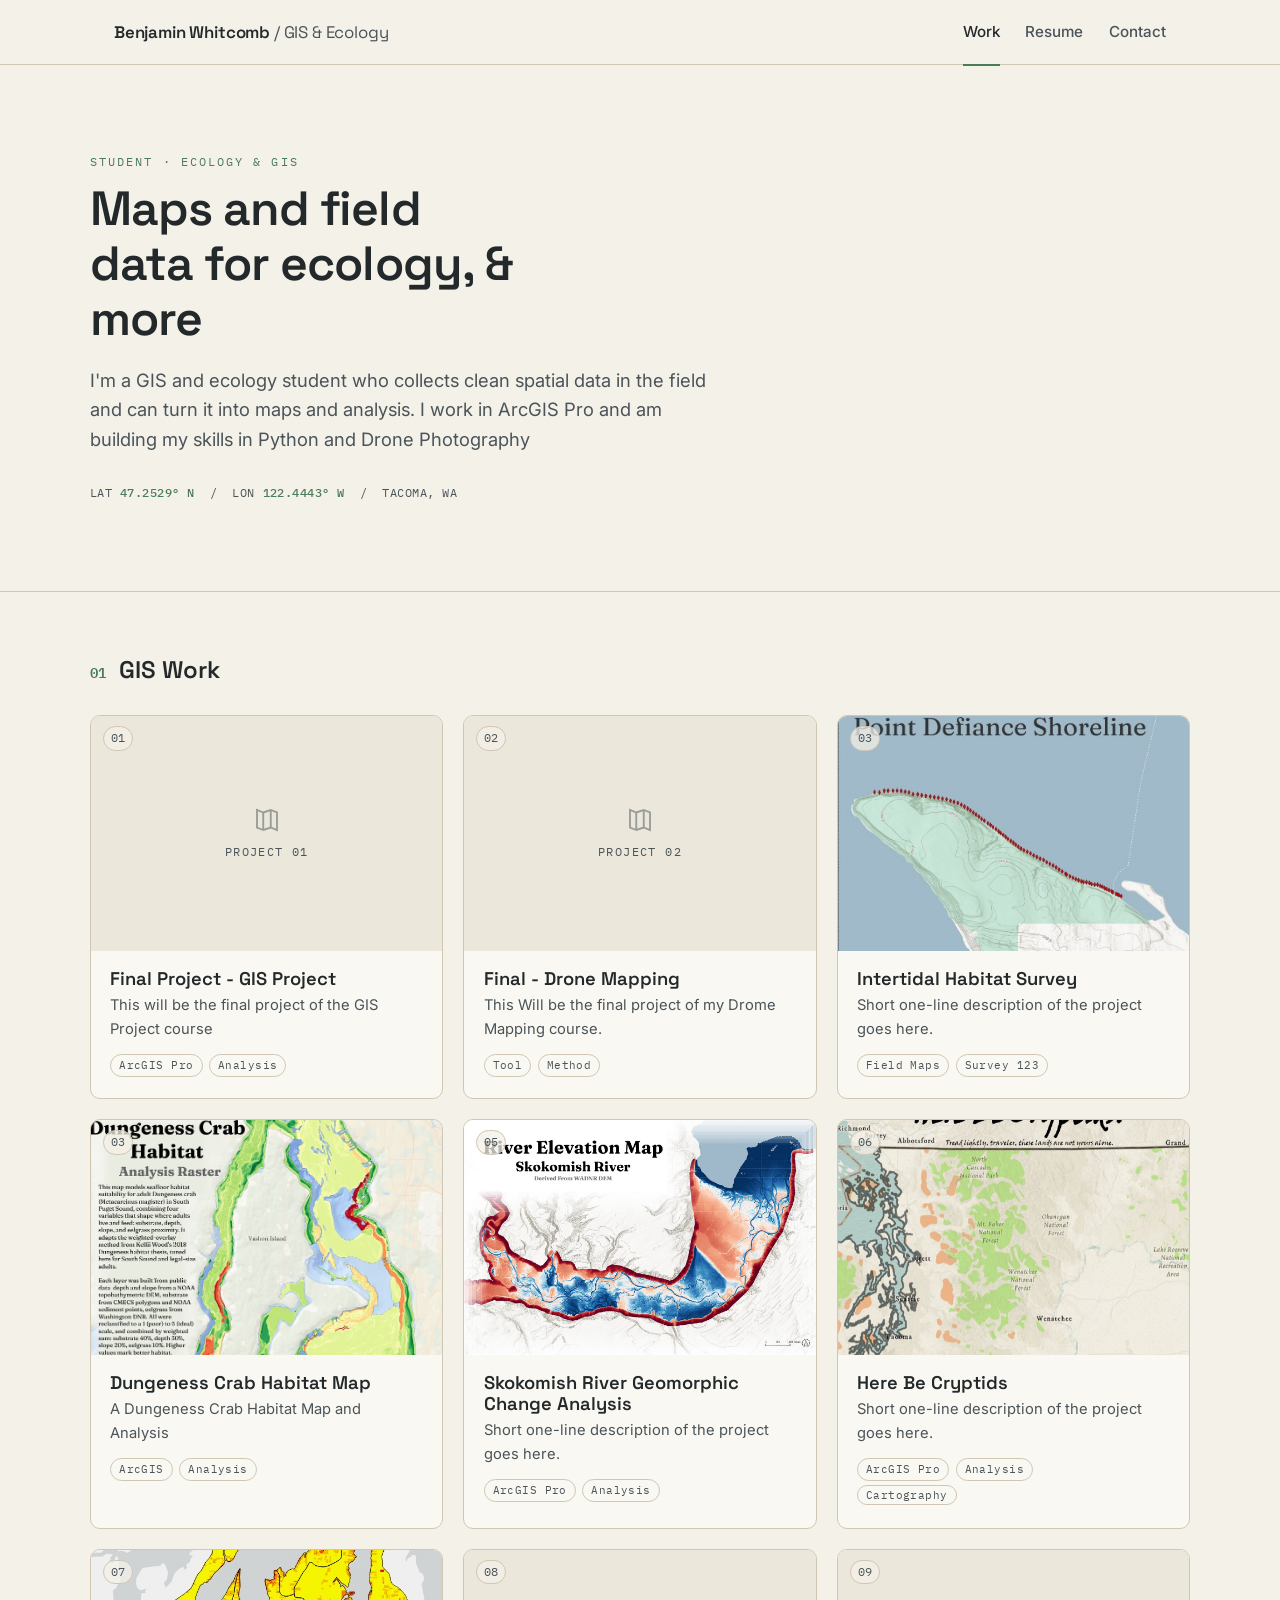
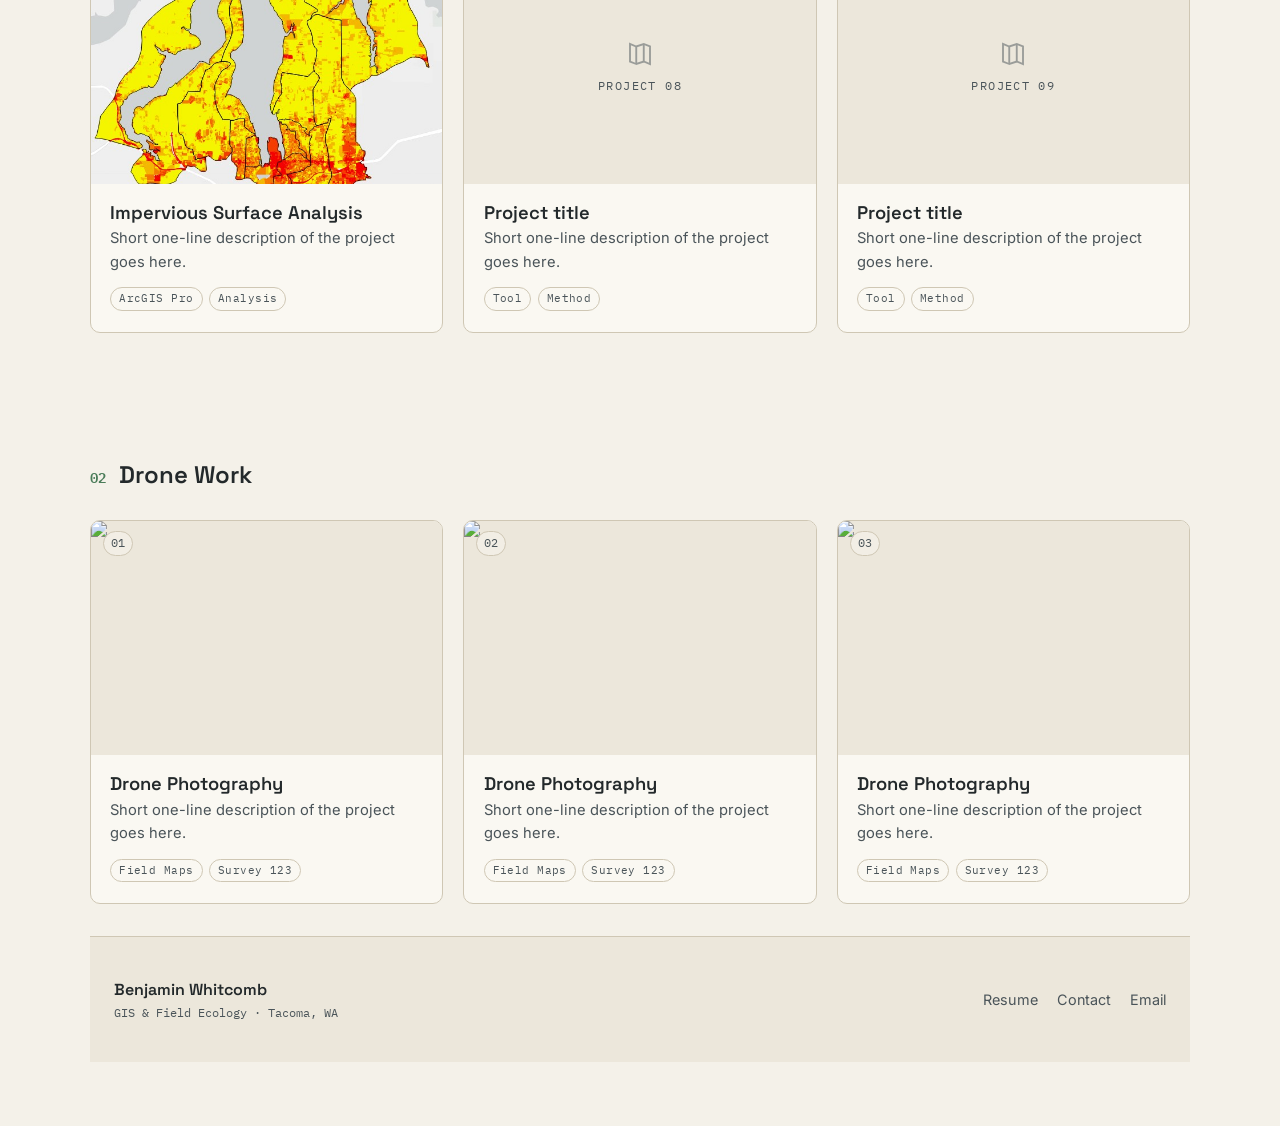
==== index.html @ 4a8bc5b0 "Update index.html" ====
<!DOCTYPE html>
<html lang="en">
<head>
  <meta charset="utf-8" />
  <meta name="viewport" content="width=device-width, initial-scale=1" />
  <title>Benjamin Whitcomb — GIS Portfolio</title>
  <meta name="description" content="GIS and field ecology portfolio of Benjamin Whitcomb — spatial analysis, cartography, and watershed fieldwork." />
  <link rel="apple-touch-icon" sizes="180x180" href="images/favicon/apple-touch-icon.png">
  <link rel="icon" type="image/png" sizes="32x32" href="images/favicon/favicon-32x32.png">
  <link rel="icon" type="image/png" sizes="16x16" href="images/favicon/favicon-16x16.png">
  <link rel="preconnect" href="https://fonts.googleapis.com">
  <link rel="preconnect" href="https://fonts.gstatic.com" crossorigin>
  <link href="https://fonts.googleapis.com/css2?family=Space+Grotesk:wght@400;500;600;700&family=Inter:wght@400;500;600&family=IBM+Plex+Mono:wght@400;500&display=swap" rel="stylesheet">
  <link rel="stylesheet" href="css/style.css" />
</head>
<body>

  <!-- Header -->
  <header class="site-header">
    <nav class="nav">
      <a href="index.html" class="brand">Benjamin Whitcomb <span>/ GIS &amp; Ecology</span></a>
      <div class="nav-links" id="nav-links">
        <a href="index.html" class="active">Work</a>
        <a href="resume.html">Resume</a>
        <a href="contacts.html">Contact</a>
      </div>
      <button class="menu-toggle" id="menu-toggle" aria-label="Menu">
        <svg viewBox="0 0 24 24" fill="none" stroke="currentColor" stroke-width="2" stroke-linecap="round"><path d="M4 6h16M4 12h16M4 18h16"/></svg>
      </button>
    </nav>
  </header>

  <!-- Hero -->
  <section class="hero">
    </svg>
    <div class="container hero-inner">
      <p class="eyebrow">Student &middot; Ecology & GIS</p>
      <h1>Maps and field data for ecology, &amp; more</h1>
      <p class="lede">I'm a GIS and ecology student who collects clean spatial data in the field and can turn it into maps and analysis. I work in ArcGIS Pro and am building my skills in Python and Drone Photography</p>
      <p class="coords">LAT <b>47.2529&deg; N</b> &nbsp;/&nbsp; LON <b>122.4443&deg; W</b> &nbsp;/&nbsp; TACOMA, WA</p>
    </div>
  </section>

  <!-- Projects -->
  <main class="container section">
    <div class="section-head">
      <h2><span class="idx">01</span> GIS Work</h2>
    </div>

    <div class="tiles">

      <article class="tile">
        <a class="tile-link" href="#">
          <span class="tile-thumb">
            <span class="num">01</span>
            <span class="ph">
              <svg viewBox="0 0 24 24" fill="none" stroke="currentColor" stroke-width="1.5"><path d="M9 20l-5-2V4l5 2 6-2 5 2v14l-5-2-6 2z"/><path d="M9 6v14M15 4v14"/></svg>
              PROJECT 01
            </span>
          </span>
          <span class="tile-body">
            <h3>Final Project - GIS Project</h3>
            <p>This will be the final project of the GIS Project course</p>
            <span class="tile-tags"><span class="tag">ArcGIS Pro</span><span class="tag">Analysis</span></span>
          </span>
        </a>
      </article>

      <article class="tile">
        <a class="tile-link" href="#">
          <span class="tile-thumb">
            <span class="num">02</span>
            <span class="ph">
              <svg viewBox="0 0 24 24" fill="none" stroke="currentColor" stroke-width="1.5"><path d="M9 20l-5-2V4l5 2 6-2 5 2v14l-5-2-6 2z"/><path d="M9 6v14M15 4v14"/></svg>
              PROJECT 02
            </span>
          </span>
          <span class="tile-body">
            <h3>Final - Drone Mapping</h3>
            <p>This Will be the final project of my Drome Mapping course.</p>
            <span class="tile-tags"><span class="tag">Tool</span><span class="tag">Method</span></span>
          </span>
        </a>
      </article>

      <article class="tile">
        <a class="tile-link" href="images/favicon/MarineSurveyFinal.pdf" target="_blank" rel="noopener">
          <span class="tile-thumb">
            <span class="num">03</span>
            <img src="images/thumbnail_intertidalsurvey.jpg" alt="Intertidal Habitat Survey"
            </span>
          </span>
          <span class="tile-body">
            <h3>Intertidal Habitat Survey</h3>
            <p>Short one-line description of the project goes here.</p>
            <span class="tile-tags"><span class="tag">Field Maps</span><span class="tag">Survey 123</span>
          </span>
        </a>
      </article>

      <article class="tile">
        <a class="tile-link" href="images/Dungeness_Crab_Habitat_Portfolio.pdf" target="_blank" rel="noopener">
          <span class="tile-thumb">
            <span class="num">03</span>
            <img src="images/thumbnail_dungenesscrab.jpg" alt="Intertidal Habitat Survey"
            </span>
          </span>
          <span class="tile-body">
            <h3>Dungeness Crab Habitat Map</h3>
            <p>A Dungeness Crab Habitat Map and Analysis</p>
            <span class="tile-tags"><span class="tag">ArcGIS</span><span class="tag">Analysis</span></span>
          </span>
        </a>
      </article>

      <article class="tile">
        <a class="tile-link" href="images/Skokomish_Geomorphic_Change_Analysis_Compressed.pdf" target="_blank rel="noopener">
          <span class="tile-thumb">
            <span class="num">05</span>
              <img src="images/thumbnail_skokomish.jpg" alt="Skokomish River Analysis"
            </span>
          </span>
          <span class="tile-body">
            <h3>Skokomish River Geomorphic Change Analysis</h3>
            <p>Short one-line description of the project goes here.</p>
            <span class="tile-tags"><span class="tag">ArcGIS Pro</span><span class="tag">Analysis</span></span>
          </span>
        </a>
      </article>

      <article class="tile">
        <a class="tile-link" href="images/Cryptids_GIS_Project.pdf" target="_blank rel="noopener">
          <span class="tile-thumb">
            <span class="num">06</span>
              <img src="images/thumbnail_herebecryptids.jpg" alt="Here Be Cryptids!"
            </span>
          </span>
          <span class="tile-body">
            <h3>Here Be Cryptids</h3>
            <p>Short one-line description of the project goes here.</p>
            <span class="tile-tags"><span class="tag">ArcGIS Pro</span><span class="tag">Analysis</span></span><span class="tag">Cartography</span></span>
          </span>
        </a>
      </article>

      <article class="tile">
        <a class="tile-link" href="images/ImperviousSurface_Project.pdf" target="_blank" rel="noopener">
          <span class="tile-thumb">
          <span class="num">07</span>
              <img src="images/thumbnail_impervioussurface.jpg" alt="Impervious Surface">
            </span>
          </span>
          <span class="tile-body">
            <h3>Impervious Surface Analysis</h3>
            <p>Short one-line description of the project goes here.</p>
            <span class="tile-tags"><span class="tag">ArcGIS Pro</span><span class="tag">Analysis</span></span>

         </a>
      </article>
              
      <article class="tile">
        <a class="tile-link" href="#">
          <span class="tile-thumb">
            <span class="num">08</span>
            <span class="ph">
              <svg viewBox="0 0 24 24" fill="none" stroke="currentColor" stroke-width="1.5"><path d="M9 20l-5-2V4l5 2 6-2 5 2v14l-5-2-6 2z"/><path d="M9 6v14M15 4v14"/></svg>
              PROJECT 08
            </span>
          </span>
          <span class="tile-body">
            <h3>Project title</h3>
            <p>Short one-line description of the project goes here.</p>
            <span class="tile-tags"><span class="tag">Tool</span><span class="tag">Method</span></span>
          </span>
        </a>
      </article>

      <article class="tile">
        <a class="tile-link" href="#">
          <span class="tile-thumb">
            <span class="num">09</span>
            <span class="ph">
              <svg viewBox="0 0 24 24" fill="none" stroke="currentColor" stroke-width="1.5"><path d="M9 20l-5-2V4l5 2 6-2 5 2v14l-5-2-6 2z"/><path d="M9 6v14M15 4v14"/></svg>
              PROJECT 09
            </span>
          </span>
          <span class="tile-body">
            <h3>Project title</h3>
            <p>Short one-line description of the project goes here.</p>
            <span class="tile-tags"><span class="tag">Tool</span><span class="tag">Method</span></span>
          </span>
        </a>
      </article>
      
    </div>
  </main>
  
 <main class="container section">
    <div class="section-head">
      <h2><span class="idx">02</span> Drone Work</h2>
    </div>

    <div class="tiles">

      
      <article class="tile">
        <a class="tile-link" href="images/thumbnail_placeholder.jpg" target="_blank" rel="noopener">
          <span class="tile-thumb">
            <span class="num">01</span>
            <img src=" " alt=" "
            </span>
          </span>
          <span class="tile-body">
            <h3>Drone Photography</h3>
            <p>Short one-line description of the project goes here.</p>
            <span class="tile-tags"><span class="tag">Field Maps</span><span class="tag">Survey 123</span>
          </span>
        </a>
      </article>
      
      <article class="tile">
        <a class="tile-link" href="images/thumbnail_placeholder.jpg" target="_blank" rel="noopener">
          <span class="tile-thumb">
            <span class="num">02</span>
            <img src="  " alt="  "
            </span>
          </span>
          <span class="tile-body">
            <h3>Drone Photography</h3>
            <p>Short one-line description of the project goes here.</p>
            <span class="tile-tags"><span class="tag">Field Maps</span><span class="tag">Survey 123</span>
          </span>
        </a>
      </article>

      <article class="tile">
        <a class="tile-link" href="images/thumbnail_placeholder.jpg" target="_blank" rel="noopener">
          <span class="tile-thumb">
            <span class="num">03</span>
            <img src="  " alt="  "
            </span>
          </span>
          <span class="tile-body">
            <h3>Drone Photography</h3>
            <p>Short one-line description of the project goes here.</p>
            <span class="tile-tags"><span class="tag">Field Maps</span><span class="tag">Survey 123</span>
          </span>
        </a>
      </article>

    </div>

   

    
  
  <!-- Footer -->
  <footer class="site-footer">
    <div class="container footer-inner">
      <div>
        <div class="name">Benjamin Whitcomb</div>
        <div class="footer-meta">GIS &amp; Field Ecology &middot; Tacoma, WA</div>
      </div>
      <div class="footer-links">
        <a href="resume.html">Resume</a>
        <a href="contacts.html">Contact</a>
        <a href="mailto:benjmwhitcomb@gmail.com">Email</a>
      </div>
    </div>
  </footer>

  <script src="js/site.js"></script>
</body>
</html>
---- css/style.css ----
/* ============================================================
   Benjamin Whitcomb — GIS Portfolio
   ============================================================ */

:root {
  --paper:        #f4f1e9;   /* bone / map paper       */
  --paper-2:      #ece7db;   /* slightly deeper panel  */
  --ink:          #23292b;   /* near-black slate ink   */
  --ink-soft:     #4a5459;   /* secondary text         */
  --line:         #cfc7b4;   /* hairline / contour     */
  --accent:       #4a7c59;   /* moss green             */
  --accent-2:     #b5651d;   /* topo burnt orange      */
  --card:         #faf8f2;
  --shadow:       0 1px 2px rgba(35,41,43,.06), 0 8px 24px rgba(35,41,43,.06);
  --radius:       10px;
  --maxw:         1100px;

  --font-display: "Space Grotesk", "Segoe UI", system-ui, sans-serif;
  --font-body:    "Inter", "Segoe UI", system-ui, -apple-system, sans-serif;
  --font-mono:    "IBM Plex Mono", ui-monospace, "SF Mono", Menlo, monospace;
}

body.dark {
  --paper:    #1a1f21;
  --paper-2:  #22292b;
  --ink:      #eae6da;
  --ink-soft: #a7b0ad;
  --line:     #363f42;
  --accent:   #7bb389;
  --accent-2: #d99154;
  --card:     #22292b;
  --shadow:   0 1px 2px rgba(0,0,0,.3), 0 10px 30px rgba(0,0,0,.35);
}

/* ---------- reset ---------- */
*, *::before, *::after { box-sizing: border-box; }
html { scroll-behavior: smooth; }
body {
  margin: 0;
  font-family: var(--font-body);
  background: var(--paper);
  color: var(--ink);
  line-height: 1.6;
  -webkit-font-smoothing: antialiased;
  transition: background .3s ease, color .3s ease;
}
a { color: var(--accent); text-decoration: none; }
a:hover { text-decoration: underline; }
img { max-width: 100%; display: block; }
h1, h2, h3 { font-family: var(--font-display); font-weight: 600; line-height: 1.15; margin: 0 0 .4em; }
h1 { font-size: clamp(2rem, 5vw, 3rem); letter-spacing: -.02em; }
h2 { font-size: 1.5rem; }
h3 { font-size: 1.15rem; }
p  { margin: 0 0 1rem; }

.container { max-width: var(--maxw); margin: 0 auto; padding: 0 1.5rem; }

/* eyebrow / coordinate-style label */
.eyebrow {
  font-family: var(--font-mono);
  font-size: .72rem;
  letter-spacing: .18em;
  text-transform: uppercase;
  color: var(--accent);
  margin: 0 0 .6rem;
}

/* ---------- header / nav ---------- */
.site-header {
  position: sticky; top: 0; z-index: 50;
  background: color-mix(in srgb, var(--paper) 88%, transparent);
  backdrop-filter: blur(8px);
  border-bottom: 1px solid var(--line);
}
.nav {
  display: flex; align-items: center; justify-content: space-between;
  height: 64px; max-width: var(--maxw); margin: 0 auto; padding: 0 1.5rem;
}
.brand {
  font-family: var(--font-display);
  font-weight: 600; font-size: 1.05rem; color: var(--ink);
  letter-spacing: -.01em;
}
.brand:hover { text-decoration: none; }
.brand span { color: var(--ink-soft); font-weight: 400; }
.nav-links { display: flex; align-items: center; gap: 1.6rem; }
.nav-links a {
  font-size: .95rem; color: var(--ink-soft); font-weight: 500;
}
.nav-links a:hover, .nav-links a.active { color: var(--ink); text-decoration: none; }
.nav-links a.active { position: relative; }
.nav-links a.active::after {
  content: ""; position: absolute; left: 0; right: 0; bottom: -22px;
  height: 2px; background: var(--accent);
}

/* mobile menu toggle */
.menu-toggle { display: none; background: none; border: 0; cursor: pointer; color: var(--ink); }
.menu-toggle svg { width: 26px; height: 26px; }

/* ---------- hero ---------- */
.hero { position: relative; overflow: hidden; border-bottom: 1px solid var(--line); }
.hero-inner { position: relative; padding: 5.5rem 0 4.5rem; }
.hero h1 { max-width: 14ch; }
.hero .lede { font-size: 1.15rem; color: var(--ink-soft); max-width: 52ch; }
.hero .coords {
  font-family: var(--font-mono); font-size: .78rem; color: var(--ink-soft);
  margin-top: 1.8rem; letter-spacing: .04em;
}
.hero .coords b { color: var(--accent); font-weight: 500; }

/* ---------- section heading ---------- */
.section { padding: 4rem 0; }
.section-head { margin-bottom: 2rem; }
.section-head h2 { display: flex; align-items: baseline; gap: .8rem; }
.section-head h2 .idx { font-family: var(--font-mono); font-size: .9rem; color: var(--accent); }

/* ---------- project tiles ---------- */
.tiles {
  display: grid; gap: 1.25rem;
  grid-template-columns: repeat(auto-fill, minmax(280px, 1fr));
}
.tile {
  display: flex; flex-direction: column;
  background: var(--card); border: 1px solid var(--line);
  border-radius: var(--radius); overflow: hidden;
  transition: transform .18s ease, box-shadow .18s ease, border-color .18s;
}
.tile:hover { transform: translateY(-4px); box-shadow: var(--shadow); border-color: var(--accent); }
.tile a.tile-link { color: inherit; text-decoration: none; display: flex; flex-direction: column; height: 100%; }
.tile-thumb {
  aspect-ratio: 3 / 2; background: var(--paper-2);
  display: flex; align-items: center; justify-content: center;
  color: var(--ink-soft); position: relative; overflow: hidden;
}
.tile-thumb img { width: 100%; height: 100%; object-fit: cover; }
.tile-thumb .ph {
  display: flex; flex-direction: column; align-items: center; gap: .5rem;
  font-family: var(--font-mono); font-size: .72rem; letter-spacing: .12em;
}
.tile-thumb .ph svg { width: 30px; height: 30px; opacity: .5; }
.tile-thumb .num {
  position: absolute; top: 10px; left: 12px;
  font-family: var(--font-mono); font-size: .72rem; color: var(--ink-soft);
  background: color-mix(in srgb, var(--paper) 75%, transparent);
  padding: 2px 7px; border-radius: 20px; border: 1px solid var(--line);
}
.tile-body { padding: 1.1rem 1.2rem 1.3rem; flex: 1; }
.tile-body h3 { margin-bottom: .3rem; }
.tile-body p { margin: 0; color: var(--ink-soft); font-size: .92rem; }
.tile-tags { margin-top: .8rem; display: flex; flex-wrap: wrap; gap: .4rem; }
.tag {
  font-family: var(--font-mono); font-size: .68rem; letter-spacing: .04em;
  color: var(--ink-soft); border: 1px solid var(--line);
  padding: 2px 8px; border-radius: 20px;
}

/* ---------- resume ---------- */
.resume { max-width: 820px; }
.resume-head { border-bottom: 2px solid var(--ink); padding-bottom: 1.2rem; margin-bottom: 2rem; }
.resume-head .contact-line {
  font-family: var(--font-mono); font-size: .82rem; color: var(--ink-soft);
  display: flex; flex-wrap: wrap; gap: .4rem 1.2rem; margin-top: .6rem;
}
.resume-block { margin-bottom: 2.4rem; }
.resume-block > h2 {
  font-size: .95rem; letter-spacing: .16em; text-transform: uppercase;
  color: var(--accent); border-bottom: 1px solid var(--line);
  padding-bottom: .5rem; margin-bottom: 1.2rem;
}
.entry { margin-bottom: 1.4rem; }
.entry:last-child { margin-bottom: 0; }
.entry-top {
  display: flex; justify-content: space-between; align-items: baseline;
  gap: 1rem; flex-wrap: wrap;
}
.entry-top .role { font-family: var(--font-display); font-weight: 600; }
.entry-top .role small { font-weight: 400; color: var(--ink-soft); font-family: var(--font-body); }
.entry-top .meta {
  font-family: var(--font-mono); font-size: .78rem; color: var(--ink-soft);
  text-align: right; white-space: nowrap;
}
.entry ul { margin: .6rem 0 0; padding-left: 1.1rem; }
.entry ul li { margin-bottom: .3rem; color: var(--ink-soft); }
.skills-grid { display: grid; grid-template-columns: max-content 1fr; gap: .6rem 1.2rem; }
.skills-grid dt { font-family: var(--font-mono); font-size: .8rem; color: var(--accent); }
.skills-grid dd { margin: 0; }

/* buttons */
.btn {
  display: inline-flex; align-items: center; gap: .55rem;
  font-family: var(--font-display); font-weight: 500; font-size: .95rem;
  padding: .7rem 1.4rem; border-radius: 8px;
  background: var(--accent); color: #fff; border: 1px solid var(--accent);
  cursor: pointer; transition: background .2s, transform .15s;
}
.btn:hover { text-decoration: none; transform: translateY(-2px); filter: brightness(1.05); }
.btn svg { width: 17px; height: 17px; }
.btn-row { margin-top: 2.5rem; }

/* ---------- contact ---------- */
.contact-grid {
  display: grid; gap: 1.25rem;
  grid-template-columns: repeat(auto-fit, minmax(300px, 1fr));
  margin-top: 2rem;
}
.contact-card {
  background: var(--card); border: 1px solid var(--line);
  border-radius: var(--radius); padding: 1.6rem;
  display: flex; flex-direction: column; gap: .5rem;
}
.contact-card .ico {
  width: 42px; height: 42px; border-radius: 10px;
  background: color-mix(in srgb, var(--accent) 15%, transparent);
  color: var(--accent); display: flex; align-items: center; justify-content: center;
  margin-bottom: .3rem;
}
.contact-card .ico svg { width: 21px; height: 21px; }
.contact-card h3 {
  font-size: .82rem; letter-spacing: .14em; text-transform: uppercase;
  color: var(--ink-soft); margin: 0;
}
.contact-card a, .contact-card span { color: var(--ink); word-break: break-word; }
.contact-card a:hover { color: var(--accent); }
.contact-card .sub { font-size: .82rem; color: var(--ink-soft); }

/* ---------- footer ---------- */
.site-footer {
  border-top: 1px solid var(--line); margin-top: 2rem;
  padding: 2.5rem 0; background: var(--paper-2);
}
.footer-inner {
  display: flex; justify-content: space-between; align-items: center;
  flex-wrap: wrap; gap: 1rem;
}
.footer-inner .name { font-family: var(--font-display); font-weight: 600; }
.footer-meta { font-family: var(--font-mono); font-size: .76rem; color: var(--ink-soft); }
.footer-links { display: flex; gap: 1.2rem; }
.footer-links a { color: var(--ink-soft); font-size: .9rem; }
.footer-links a:hover { color: var(--accent); text-decoration: none; }

/* ---------- responsive ---------- */
@media (max-width: 680px) {
  .menu-toggle { display: inline-flex; }
  .nav-links {
    position: absolute; top: 64px; left: 0; right: 0;
    flex-direction: column; align-items: flex-start; gap: 0;
    background: var(--paper); border-bottom: 1px solid var(--line);
    padding: .5rem 1.5rem 1rem; display: none;
  }
  .nav-links.open { display: flex; }
  .nav-links a { padding: .7rem 0; width: 100%; }
  .nav-links a.active::after { display: none; }
  .footer-inner { flex-direction: column; align-items: flex-start; }
}

@media (prefers-reduced-motion: reduce) {
  * { transition: none !important; scroll-behavior: auto !important; }
}
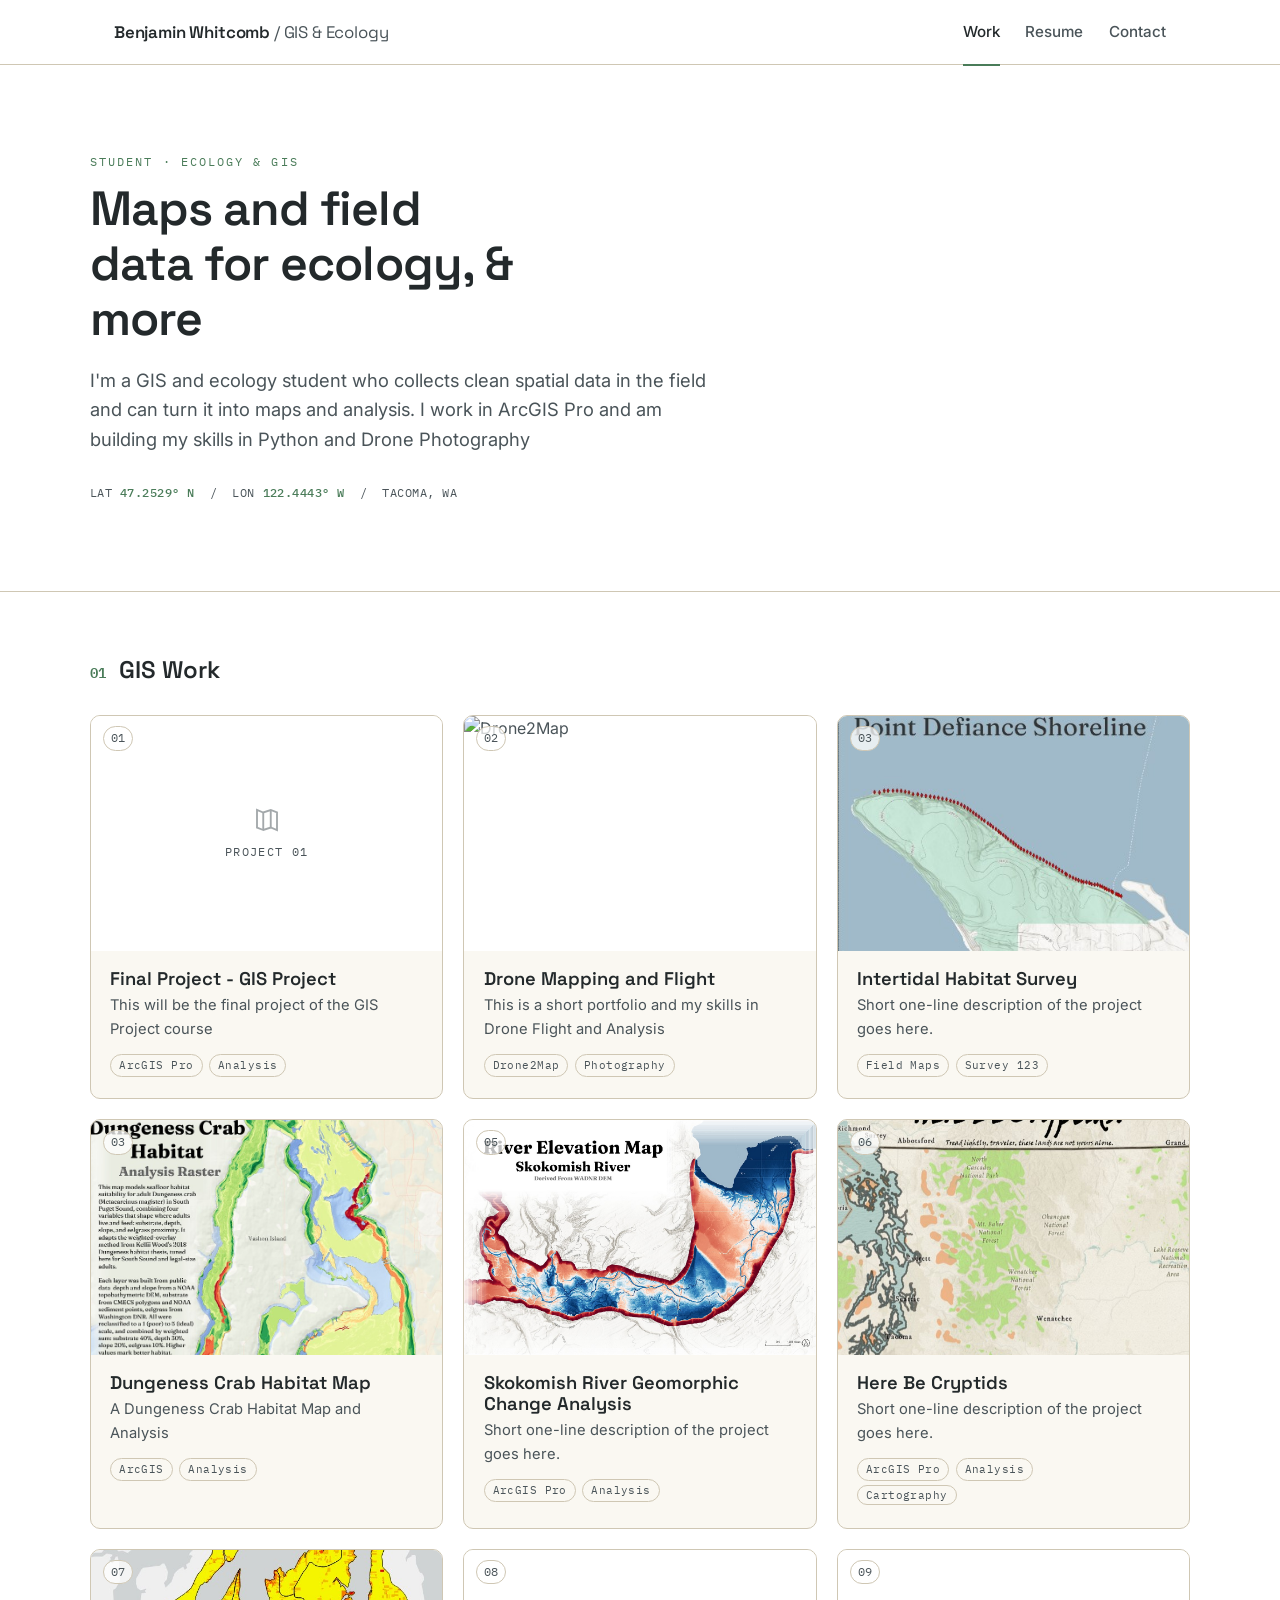
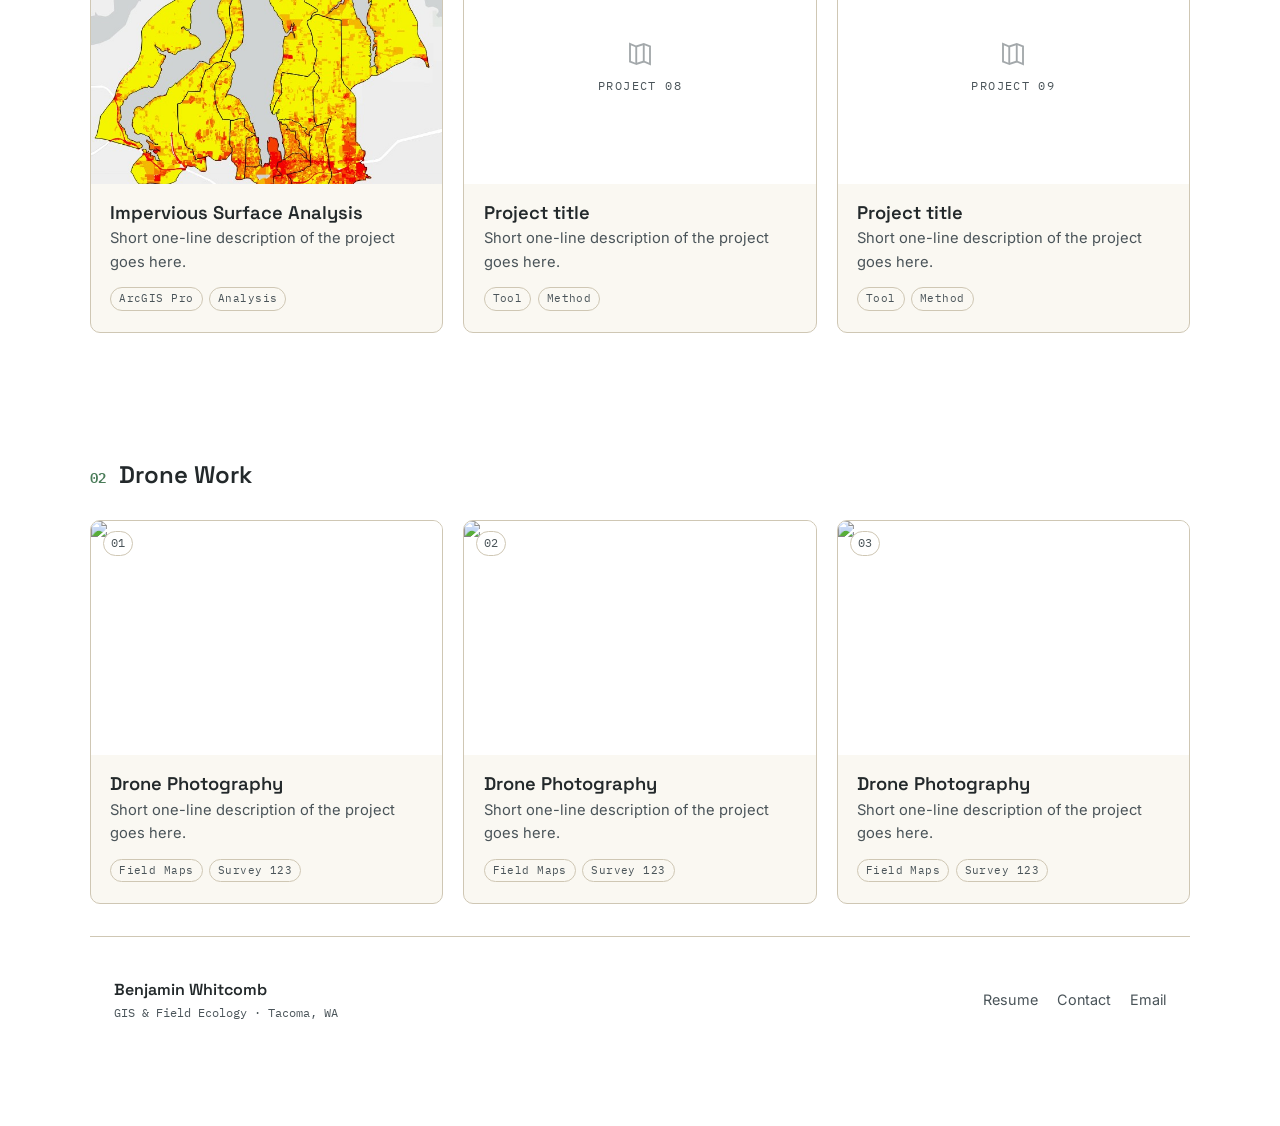
==== commit 12062411: "Update index.html" ====
--- a/index.html
+++ b/index.html
@@ -66,19 +66,17 @@
         </a>
       </article>
 
-      <article class="tile">
-        <a class="tile-link" href="#">
+       <article class="tile">
+        <a class="tile-link" href="https://arcg.is/15Xf480" target="_blank" rel="noopener">
           <span class="tile-thumb">
             <span class="num">02</span>
-            <span class="ph">
-              <svg viewBox="0 0 24 24" fill="none" stroke="currentColor" stroke-width="1.5"><path d="M9 20l-5-2V4l5 2 6-2 5 2v14l-5-2-6 2z"/><path d="M9 6v14M15 4v14"/></svg>
-              PROJECT 02
-            </span>
-          </span>
-          <span class="tile-body">
-            <h3>Final - Drone Mapping</h3>
-            <p>This Will be the final project of my Drome Mapping course.</p>
-            <span class="tile-tags"><span class="tag">Tool</span><span class="tag">Method</span></span>
+            <img src="images/thumbnail_drone2map.jpg" alt="Drone2Map"
+            </span>
+          </span>
+          <span class="tile-body">
+            <h3>Drone Mapping and Flight</h3>
+            <p>This is a short portfolio and my skills in Drone Flight and Analysis</p>
+            <span class="tile-tags"><span class="tag">Drone2Map</span><span class="tag">Photography</span></span>
           </span>
         </a>
       </article>
--- a/css/style.css
+++ b/css/style.css
@@ -1,10 +1,7 @@
-/* ============================================================
-   Benjamin Whitcomb — GIS Portfolio
-   ============================================================ */
 
 :root {
-  --paper:        #f4f1e9;   /* bone / map paper       */
-  --paper-2:      #ece7db;   /* slightly deeper panel  */
+  --paper:        #FFFFFF;   /* bone / map paper       */
+  --paper-2:      #FFFFFF;   /* slightly deeper panel  */
   --ink:          #23292b;   /* near-black slate ink   */
   --ink-soft:     #4a5459;   /* secondary text         */
   --line:         #cfc7b4;   /* hairline / contour     */
@@ -20,17 +17,6 @@
   --font-mono:    "IBM Plex Mono", ui-monospace, "SF Mono", Menlo, monospace;
 }
 
-body.dark {
-  --paper:    #1a1f21;
-  --paper-2:  #22292b;
-  --ink:      #eae6da;
-  --ink-soft: #a7b0ad;
-  --line:     #363f42;
-  --accent:   #7bb389;
-  --accent-2: #d99154;
-  --card:     #22292b;
-  --shadow:   0 1px 2px rgba(0,0,0,.3), 0 10px 30px rgba(0,0,0,.35);
-}
 
 /* ---------- reset ---------- */
 *, *::before, *::after { box-sizing: border-box; }
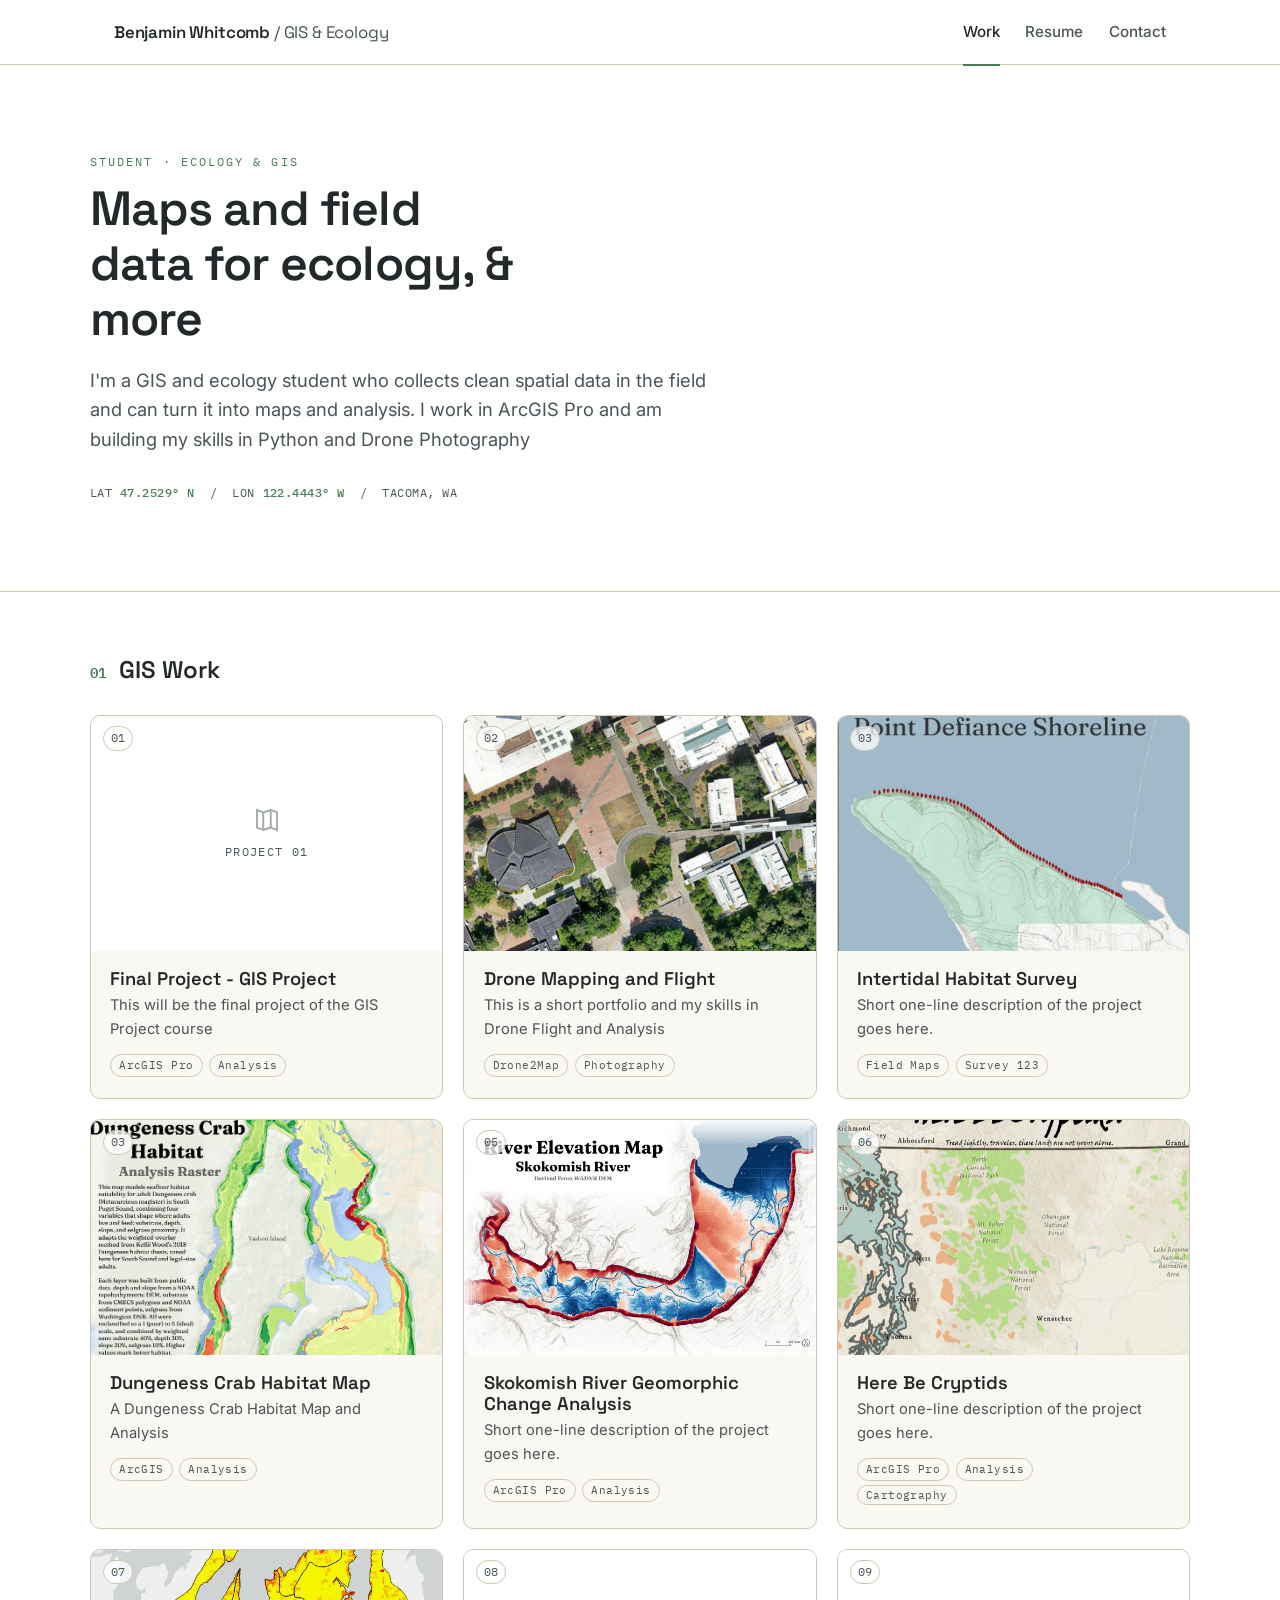
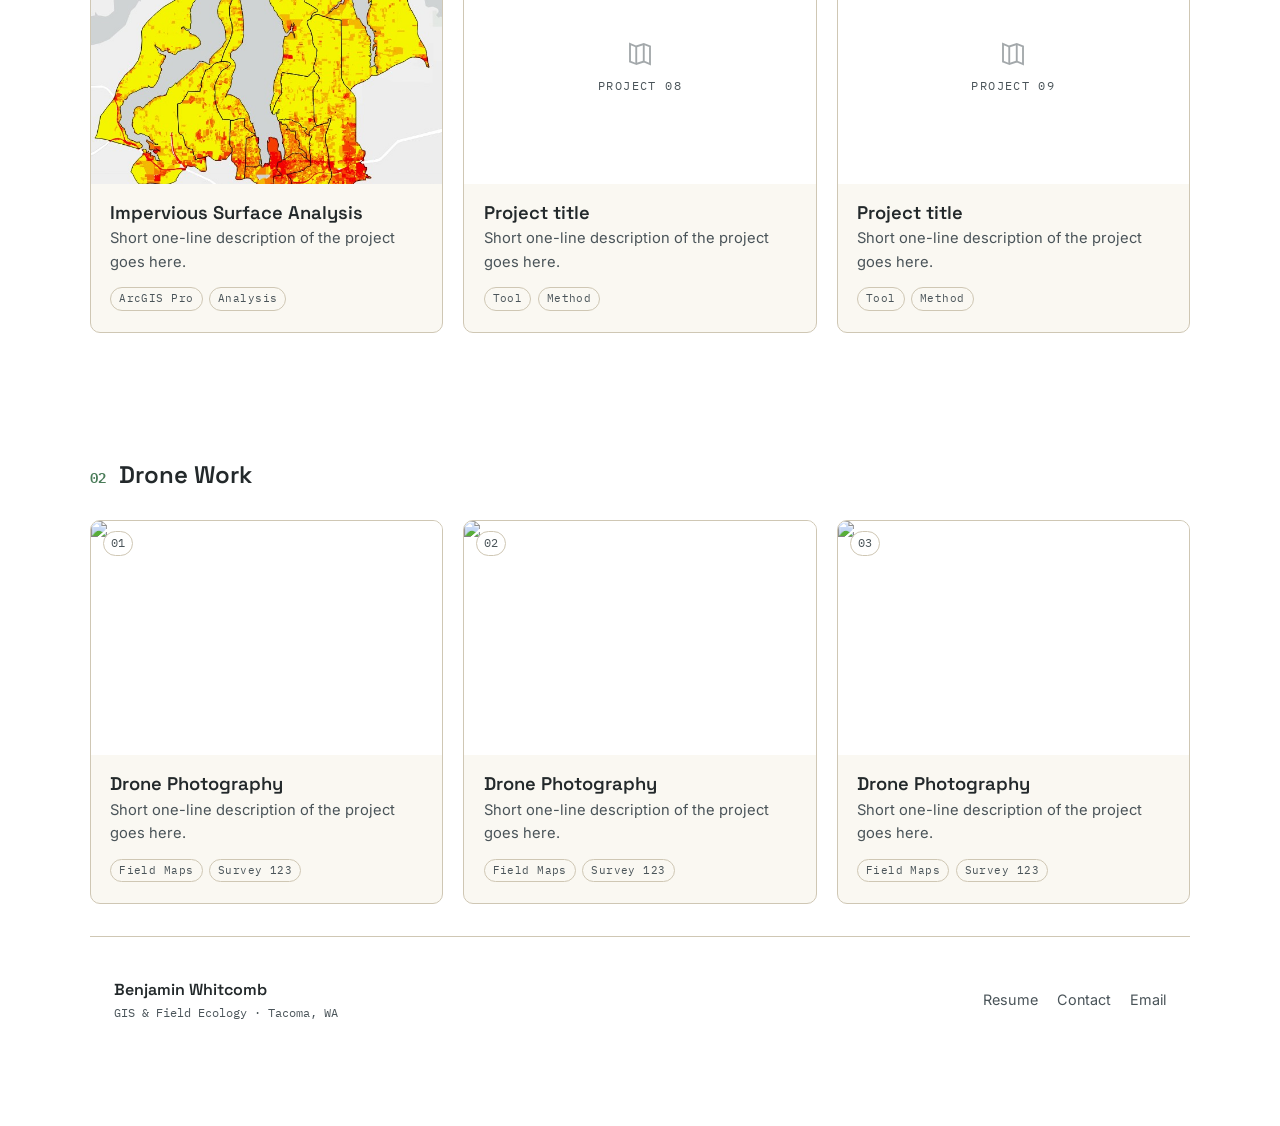
==== commit 7582f219: "Update index.html" ====
--- a/index.html
+++ b/index.html
@@ -70,7 +70,7 @@
         <a class="tile-link" href="https://arcg.is/15Xf480" target="_blank" rel="noopener">
           <span class="tile-thumb">
             <span class="num">02</span>
-            <img src="images/thumbnail_drone2map.jpg" alt="Drone2Map"
+            <img src="images/thumbnail_drone2map.png" alt="Drone2Map"
             </span>
           </span>
           <span class="tile-body">
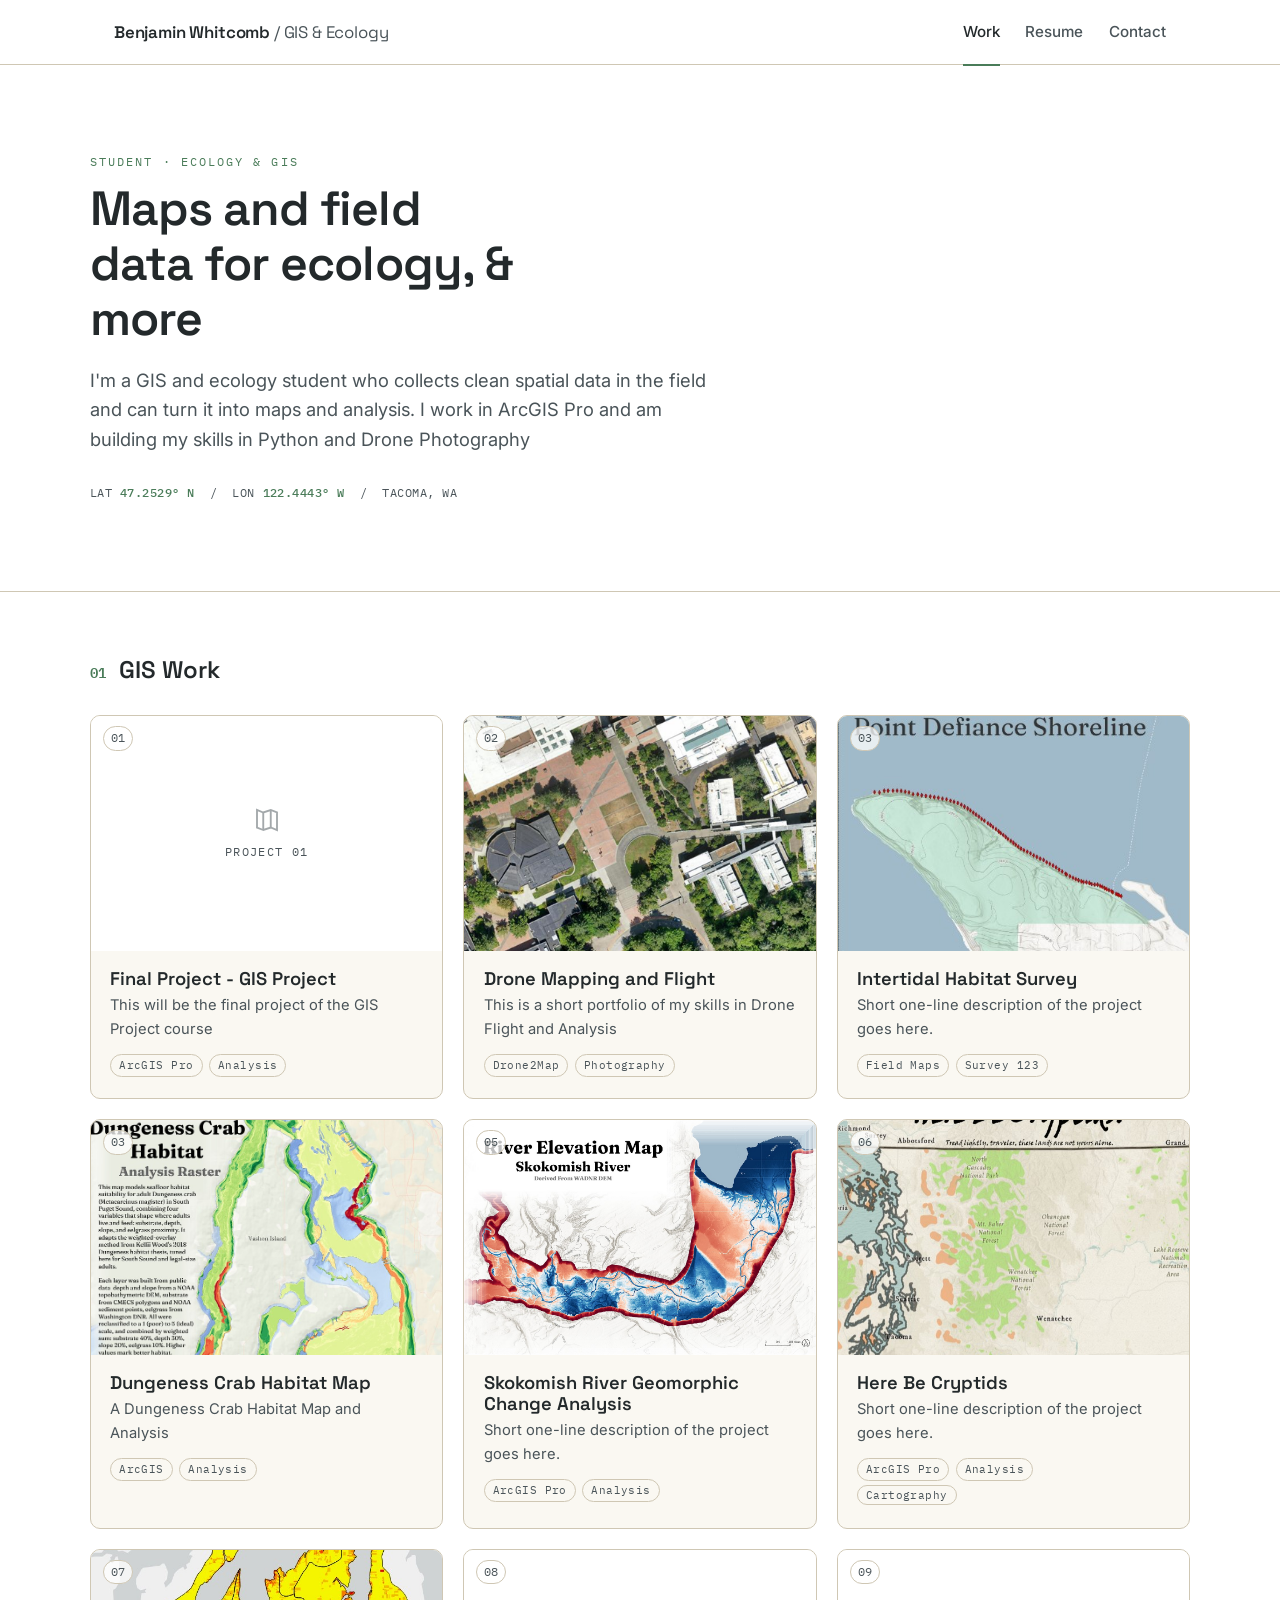
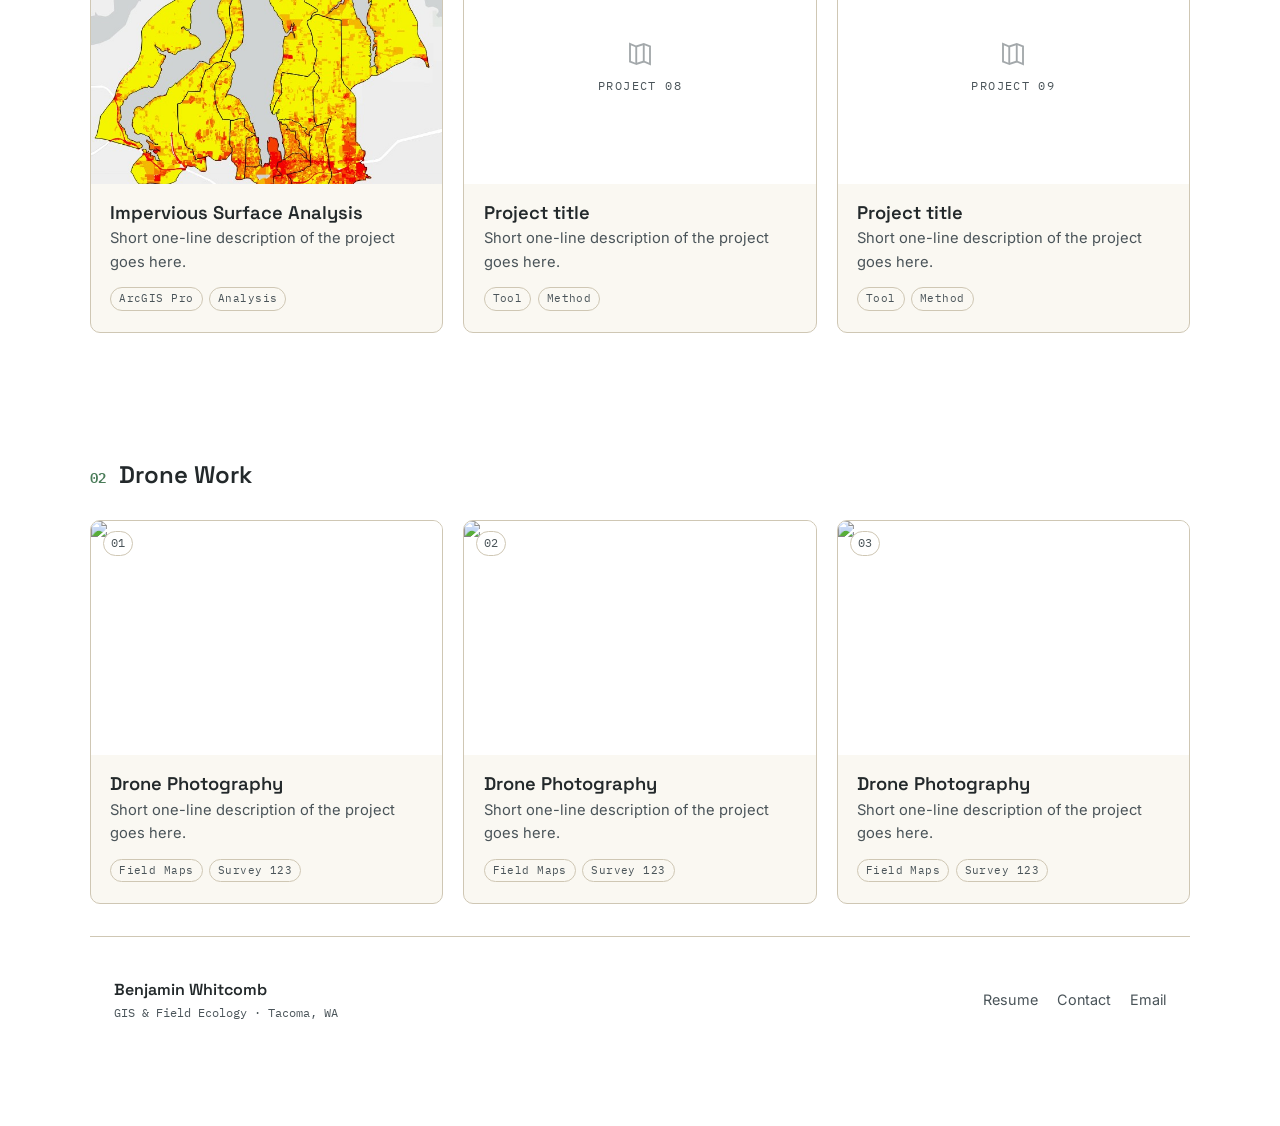
==== commit 7c472f98: "Update index.html" ====
--- a/index.html
+++ b/index.html
@@ -75,7 +75,7 @@
           </span>
           <span class="tile-body">
             <h3>Drone Mapping and Flight</h3>
-            <p>This is a short portfolio and my skills in Drone Flight and Analysis</p>
+            <p>This is a short portfolio of my skills in Drone Flight and Analysis</p>
             <span class="tile-tags"><span class="tag">Drone2Map</span><span class="tag">Photography</span></span>
           </span>
         </a>
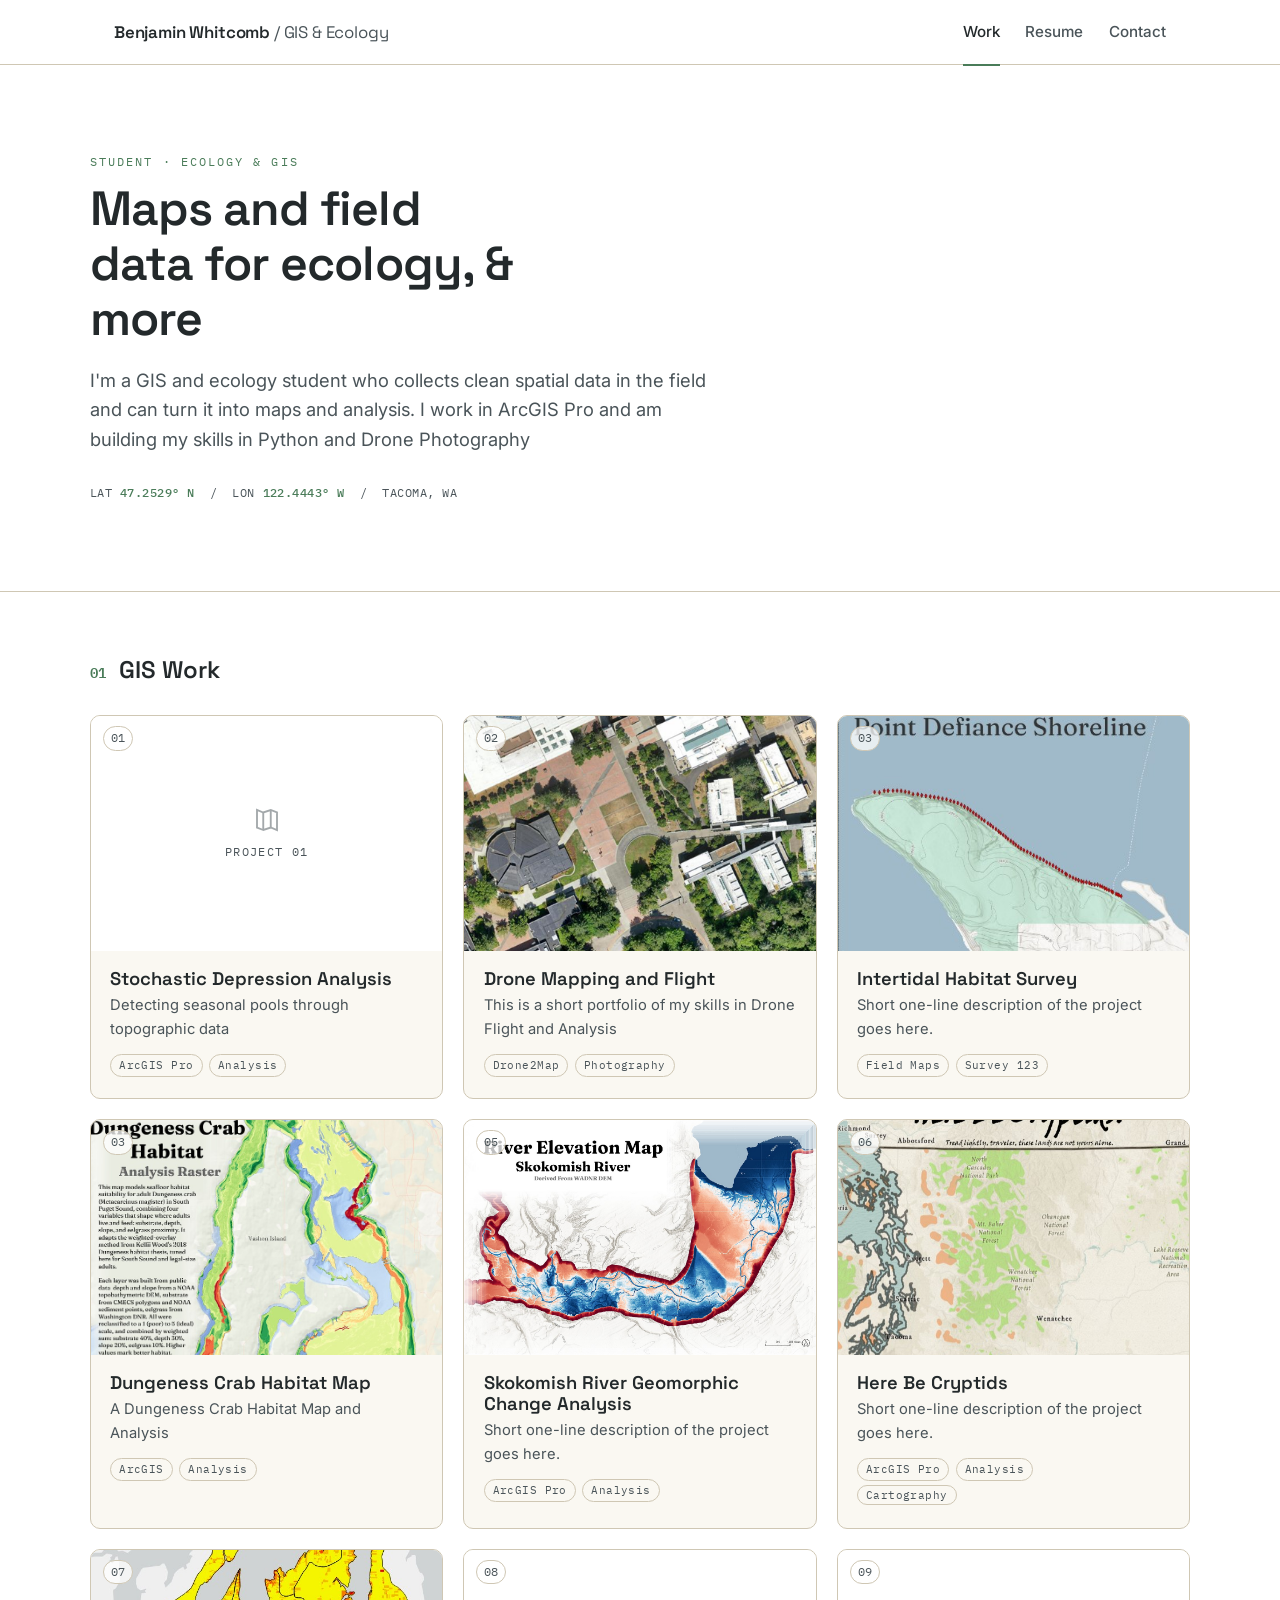
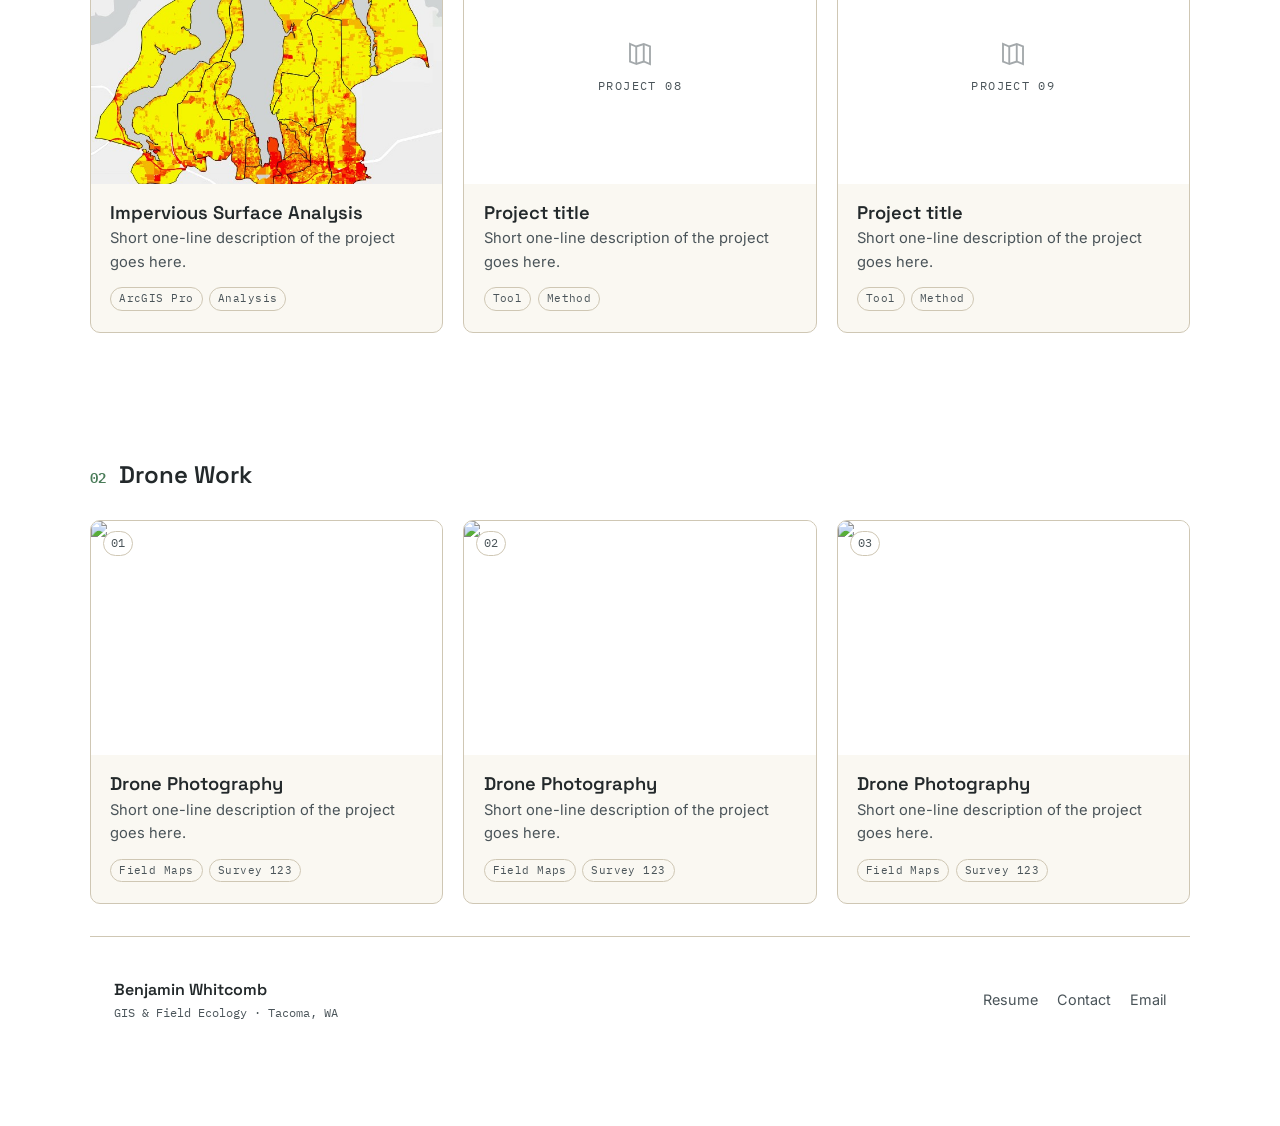
==== commit 0200a5ba: "Update index.html" ====
--- a/index.html
+++ b/index.html
@@ -50,7 +50,7 @@
     <div class="tiles">
 
       <article class="tile">
-        <a class="tile-link" href="#">
+        <a class="tile-link" href="https://storymaps.arcgis.com/stories/10de4f8a6480430991e655d468ac88be">
           <span class="tile-thumb">
             <span class="num">01</span>
             <span class="ph">
@@ -59,8 +59,8 @@
             </span>
           </span>
           <span class="tile-body">
-            <h3>Final Project - GIS Project</h3>
-            <p>This will be the final project of the GIS Project course</p>
+            <h3>Stochastic Depression Analysis</h3>
+            <p>Detecting seasonal pools through topographic data</p>
             <span class="tile-tags"><span class="tag">ArcGIS Pro</span><span class="tag">Analysis</span></span>
           </span>
         </a>
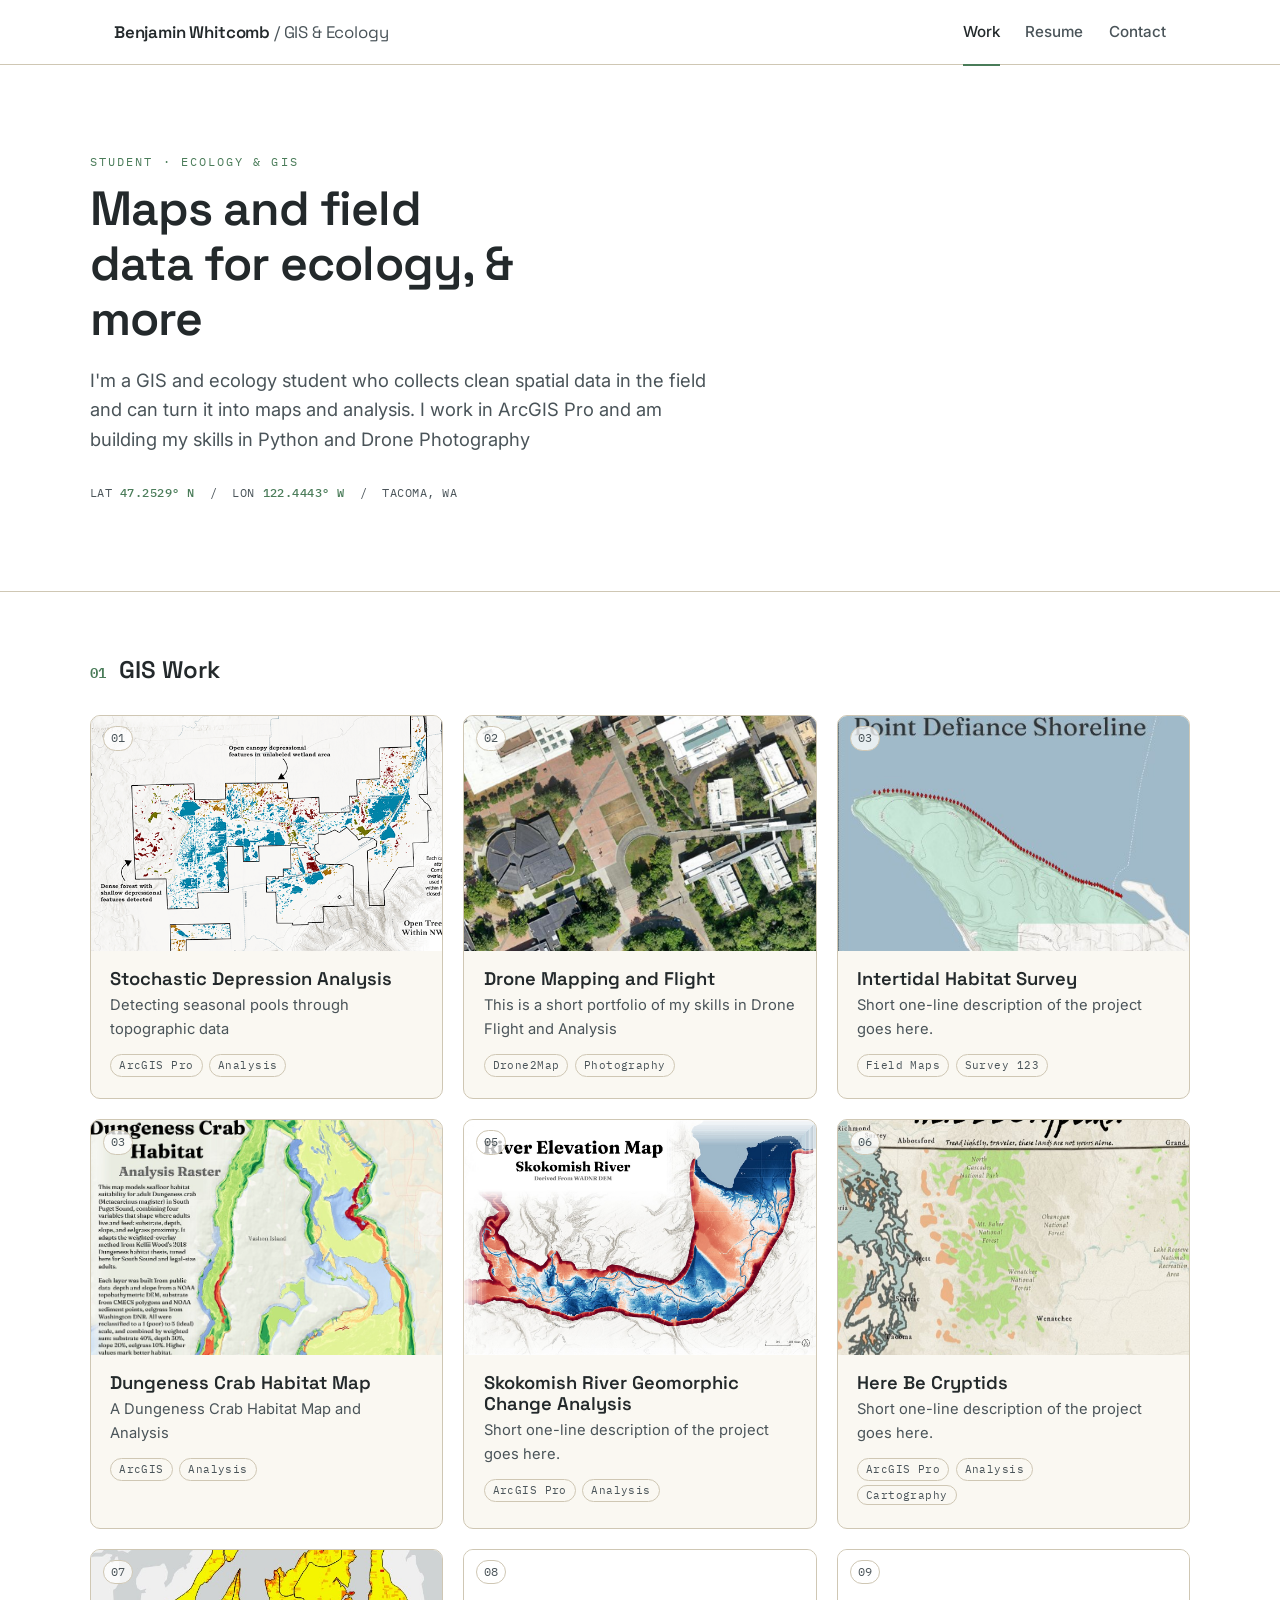
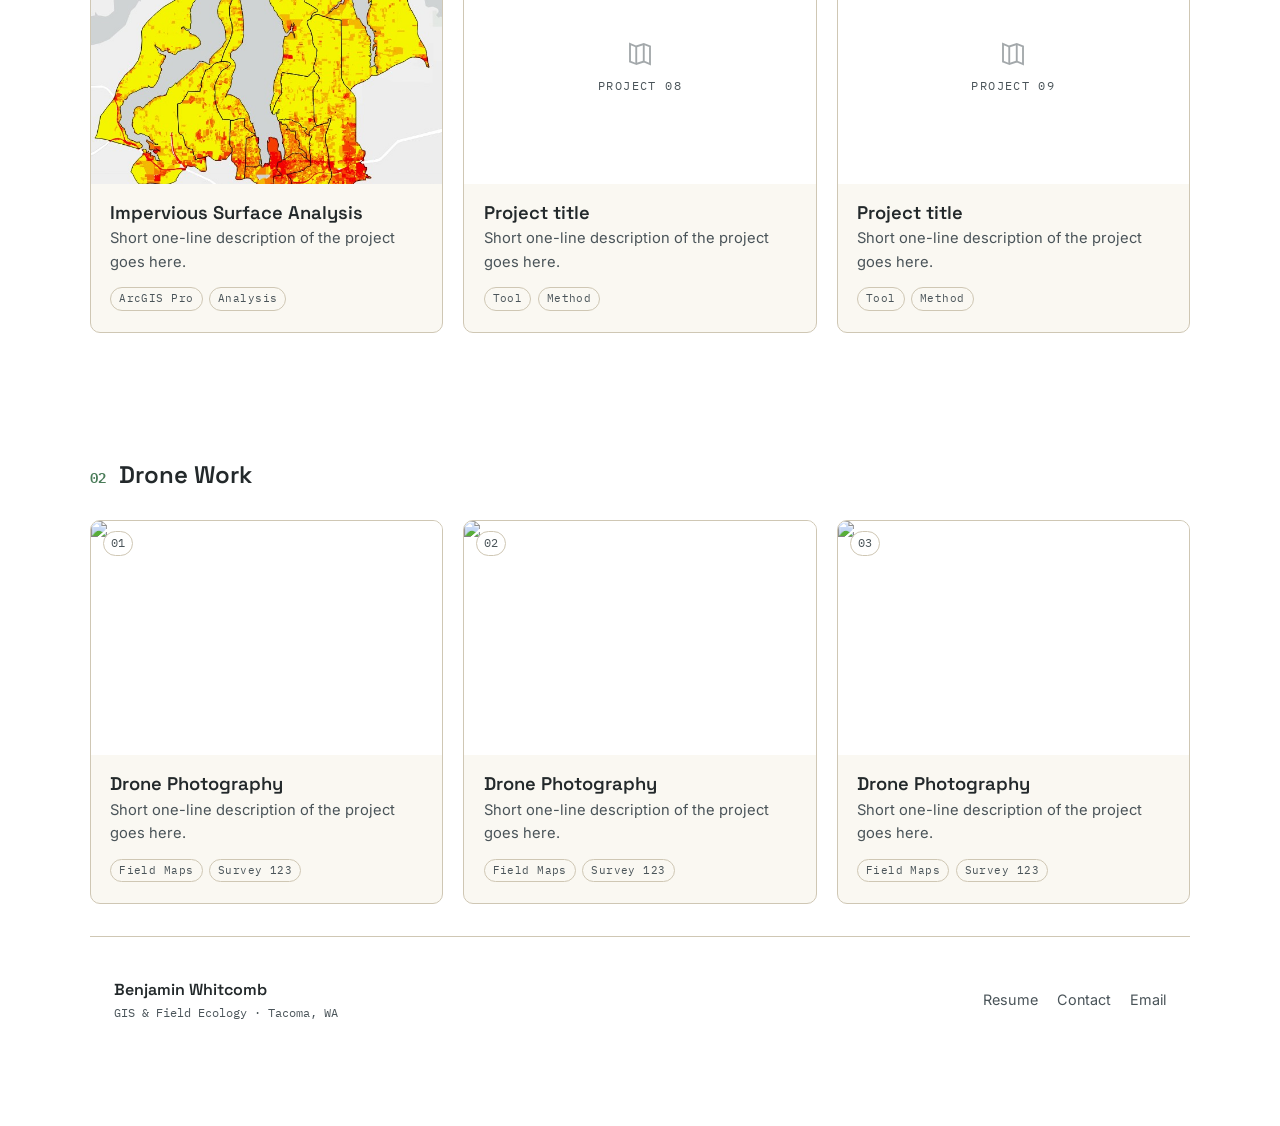
==== commit 9f32b798: "Update index.html" ====
--- a/index.html
+++ b/index.html
@@ -53,9 +53,8 @@
         <a class="tile-link" href="https://storymaps.arcgis.com/stories/10de4f8a6480430991e655d468ac88be">
           <span class="tile-thumb">
             <span class="num">01</span>
-            <span class="ph">
-              <svg viewBox="0 0 24 24" fill="none" stroke="currentColor" stroke-width="1.5"><path d="M9 20l-5-2V4l5 2 6-2 5 2v14l-5-2-6 2z"/><path d="M9 6v14M15 4v14"/></svg>
-              PROJECT 01
+            <img src="images/thumbnail_sda.png" alt="SDA"
+             </span>
             </span>
           </span>
           <span class="tile-body">
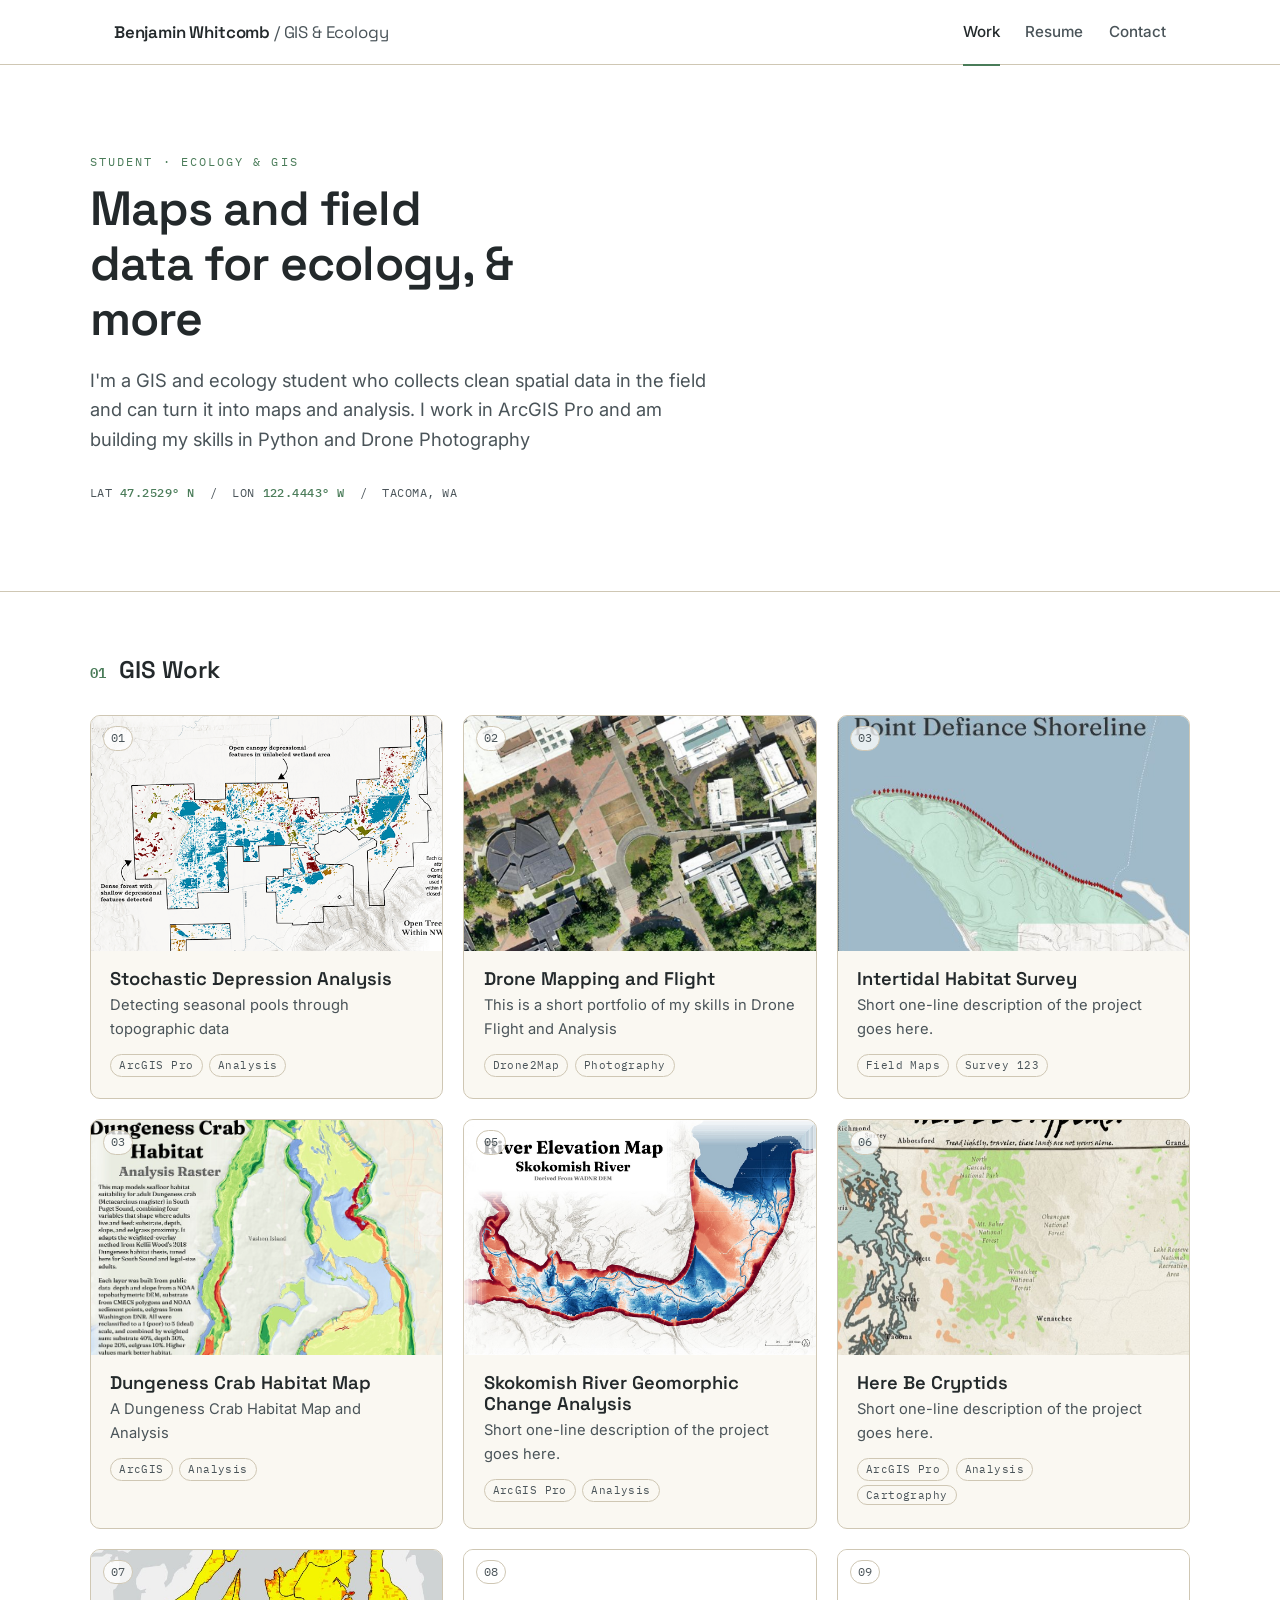
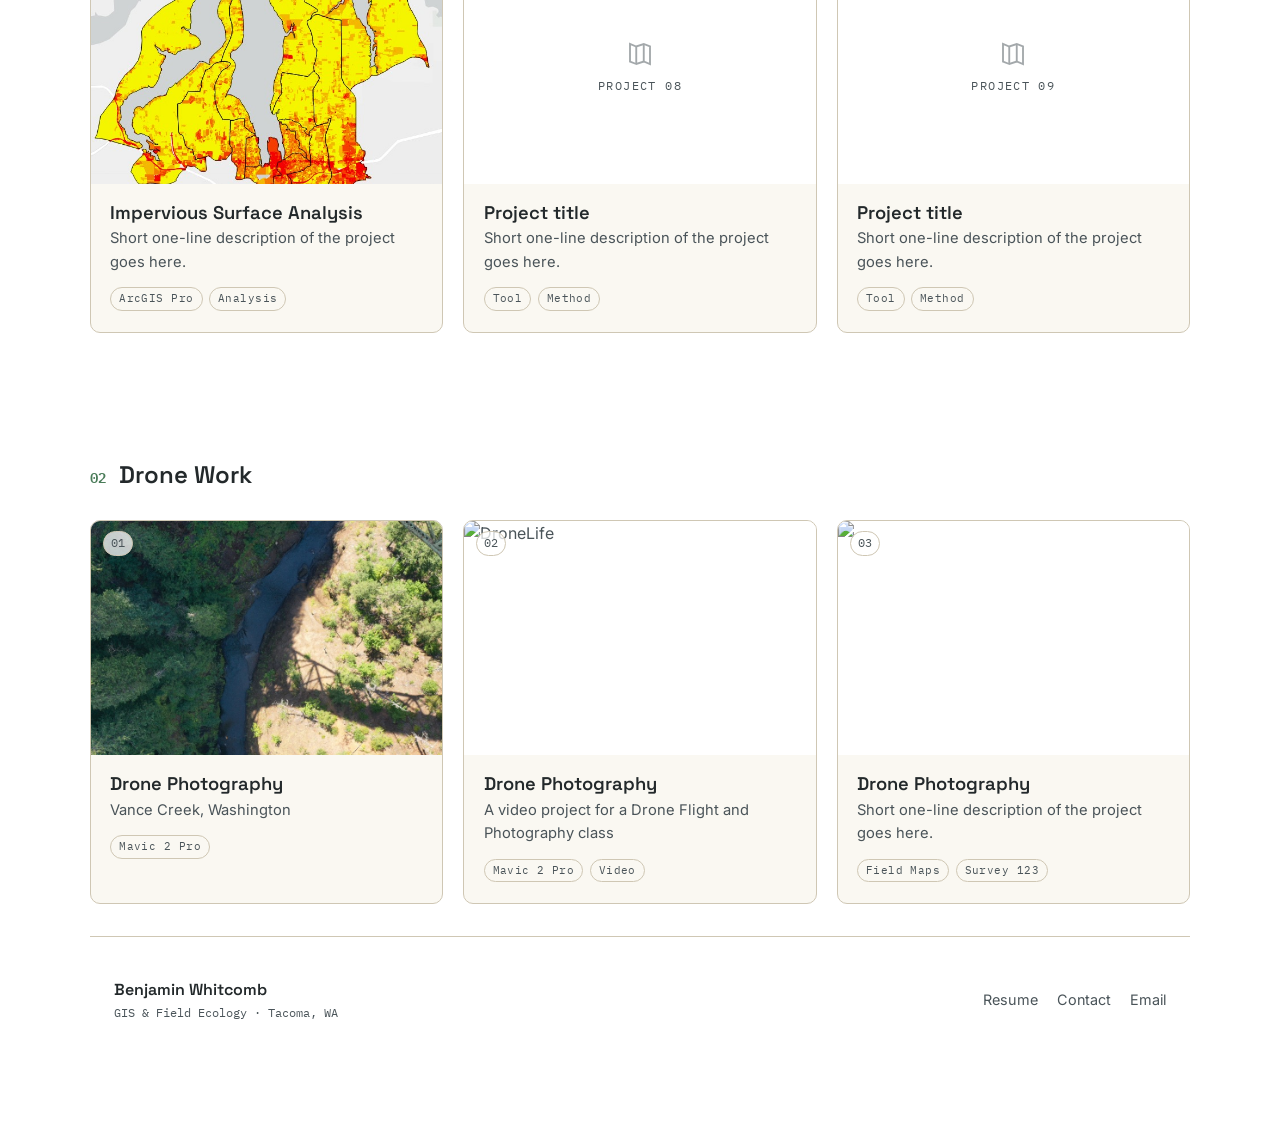
==== commit 5f7d628e: "Update index.html" ====
--- a/index.html
+++ b/index.html
@@ -201,31 +201,31 @@
 
       
       <article class="tile">
-        <a class="tile-link" href="images/thumbnail_placeholder.jpg" target="_blank" rel="noopener">
+        <a class="tile-link" href="images/DJI_0858.jpg" target="_blank" rel="noopener">
           <span class="tile-thumb">
             <span class="num">01</span>
-            <img src=" " alt=" "
+            <img src="images/DJI_0858.jpg" alt=""
             </span>
           </span>
           <span class="tile-body">
             <h3>Drone Photography</h3>
-            <p>Short one-line description of the project goes here.</p>
-            <span class="tile-tags"><span class="tag">Field Maps</span><span class="tag">Survey 123</span>
+            <p>Vance Creek, Washington</p>
+            <span class="tile-tags"><span class="tag">Mavic 2 Pro</span>
           </span>
         </a>
       </article>
       
       <article class="tile">
-        <a class="tile-link" href="images/thumbnail_placeholder.jpg" target="_blank" rel="noopener">
+        <a class="tile-link" href="https://www.youtube.com/watch?v=HWlwoKgBqyE" target="_blank" rel="noopener">
           <span class="tile-thumb">
             <span class="num">02</span>
-            <img src="  " alt="  "
+            <img src="images/thumbnail_dronelife.jpg" alt="DroneLife"
             </span>
           </span>
           <span class="tile-body">
             <h3>Drone Photography</h3>
-            <p>Short one-line description of the project goes here.</p>
-            <span class="tile-tags"><span class="tag">Field Maps</span><span class="tag">Survey 123</span>
+            <p>A video project for a Drone Flight and Photography class</p>
+            <span class="tile-tags"><span class="tag">Mavic 2 Pro</span><span class="tag">Video</span>
           </span>
         </a>
       </article>
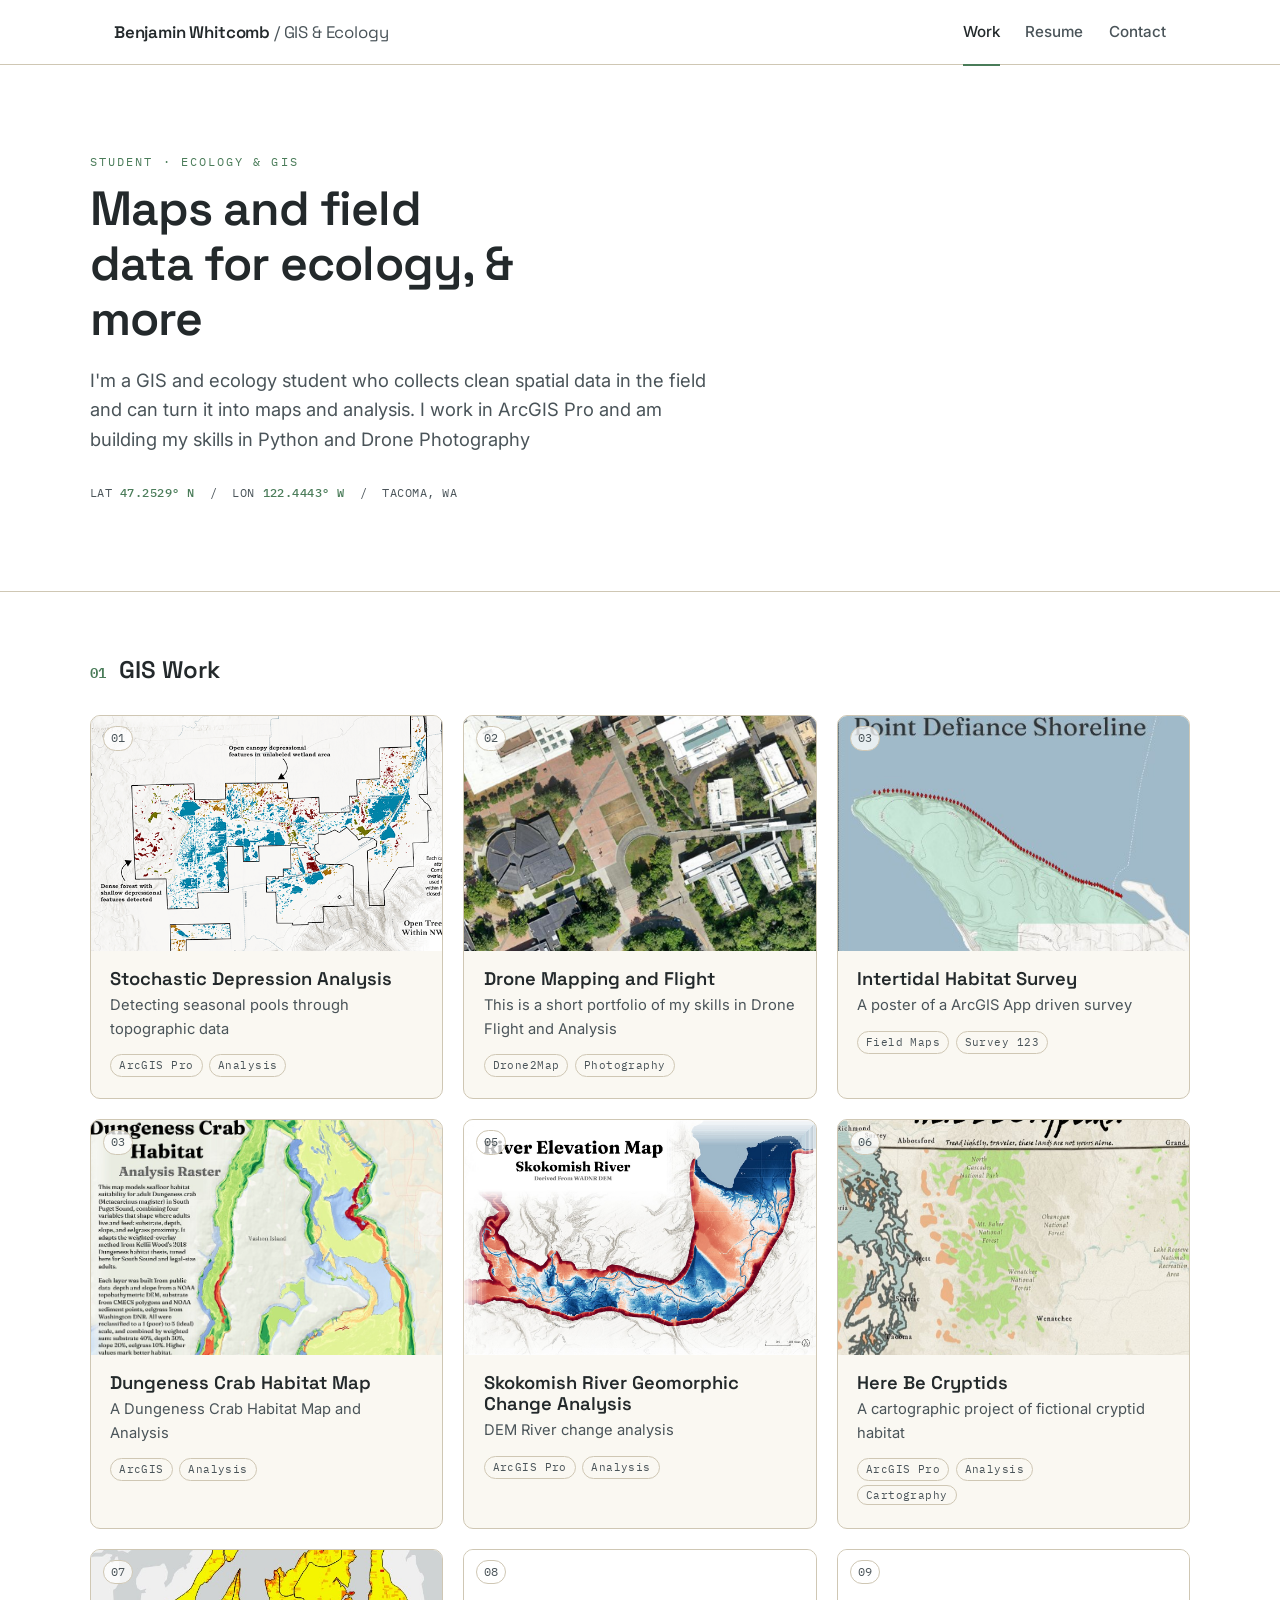
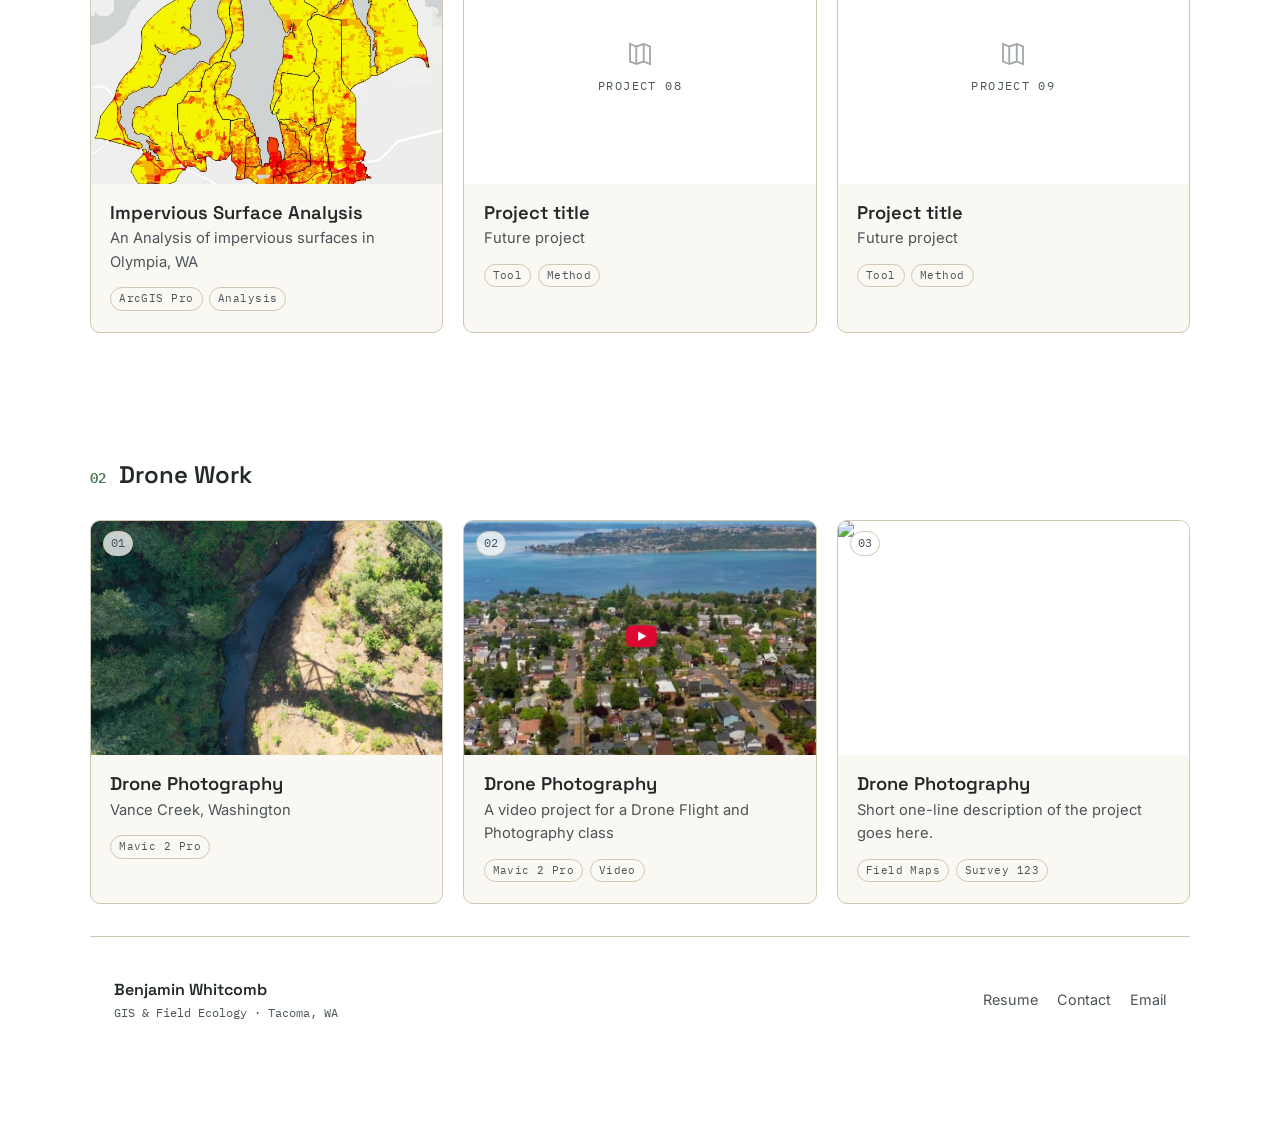
==== commit 4885118a: "Update index.html" ====
--- a/index.html
+++ b/index.html
@@ -89,7 +89,7 @@
           </span>
           <span class="tile-body">
             <h3>Intertidal Habitat Survey</h3>
-            <p>Short one-line description of the project goes here.</p>
+            <p>A poster of a ArcGIS App driven survey</p>
             <span class="tile-tags"><span class="tag">Field Maps</span><span class="tag">Survey 123</span>
           </span>
         </a>
@@ -119,7 +119,7 @@
           </span>
           <span class="tile-body">
             <h3>Skokomish River Geomorphic Change Analysis</h3>
-            <p>Short one-line description of the project goes here.</p>
+            <p>DEM River change analysis</p>
             <span class="tile-tags"><span class="tag">ArcGIS Pro</span><span class="tag">Analysis</span></span>
           </span>
         </a>
@@ -134,7 +134,7 @@
           </span>
           <span class="tile-body">
             <h3>Here Be Cryptids</h3>
-            <p>Short one-line description of the project goes here.</p>
+            <p>A cartographic project of fictional cryptid habitat</p>
             <span class="tile-tags"><span class="tag">ArcGIS Pro</span><span class="tag">Analysis</span></span><span class="tag">Cartography</span></span>
           </span>
         </a>
@@ -149,7 +149,7 @@
           </span>
           <span class="tile-body">
             <h3>Impervious Surface Analysis</h3>
-            <p>Short one-line description of the project goes here.</p>
+            <p>An Analysis of impervious surfaces in Olympia, WA</p>
             <span class="tile-tags"><span class="tag">ArcGIS Pro</span><span class="tag">Analysis</span></span>
 
          </a>
@@ -166,7 +166,7 @@
           </span>
           <span class="tile-body">
             <h3>Project title</h3>
-            <p>Short one-line description of the project goes here.</p>
+            <p>Future project</p>
             <span class="tile-tags"><span class="tag">Tool</span><span class="tag">Method</span></span>
           </span>
         </a>
@@ -183,7 +183,7 @@
           </span>
           <span class="tile-body">
             <h3>Project title</h3>
-            <p>Short one-line description of the project goes here.</p>
+            <p>Future project</p>
             <span class="tile-tags"><span class="tag">Tool</span><span class="tag">Method</span></span>
           </span>
         </a>
@@ -219,7 +219,7 @@
         <a class="tile-link" href="https://www.youtube.com/watch?v=HWlwoKgBqyE" target="_blank" rel="noopener">
           <span class="tile-thumb">
             <span class="num">02</span>
-            <img src="images/thumbnail_dronelife.jpg" alt="DroneLife"
+            <img src="images/thumbnail_dronelife.png" alt="DroneLife"
             </span>
           </span>
           <span class="tile-body">
